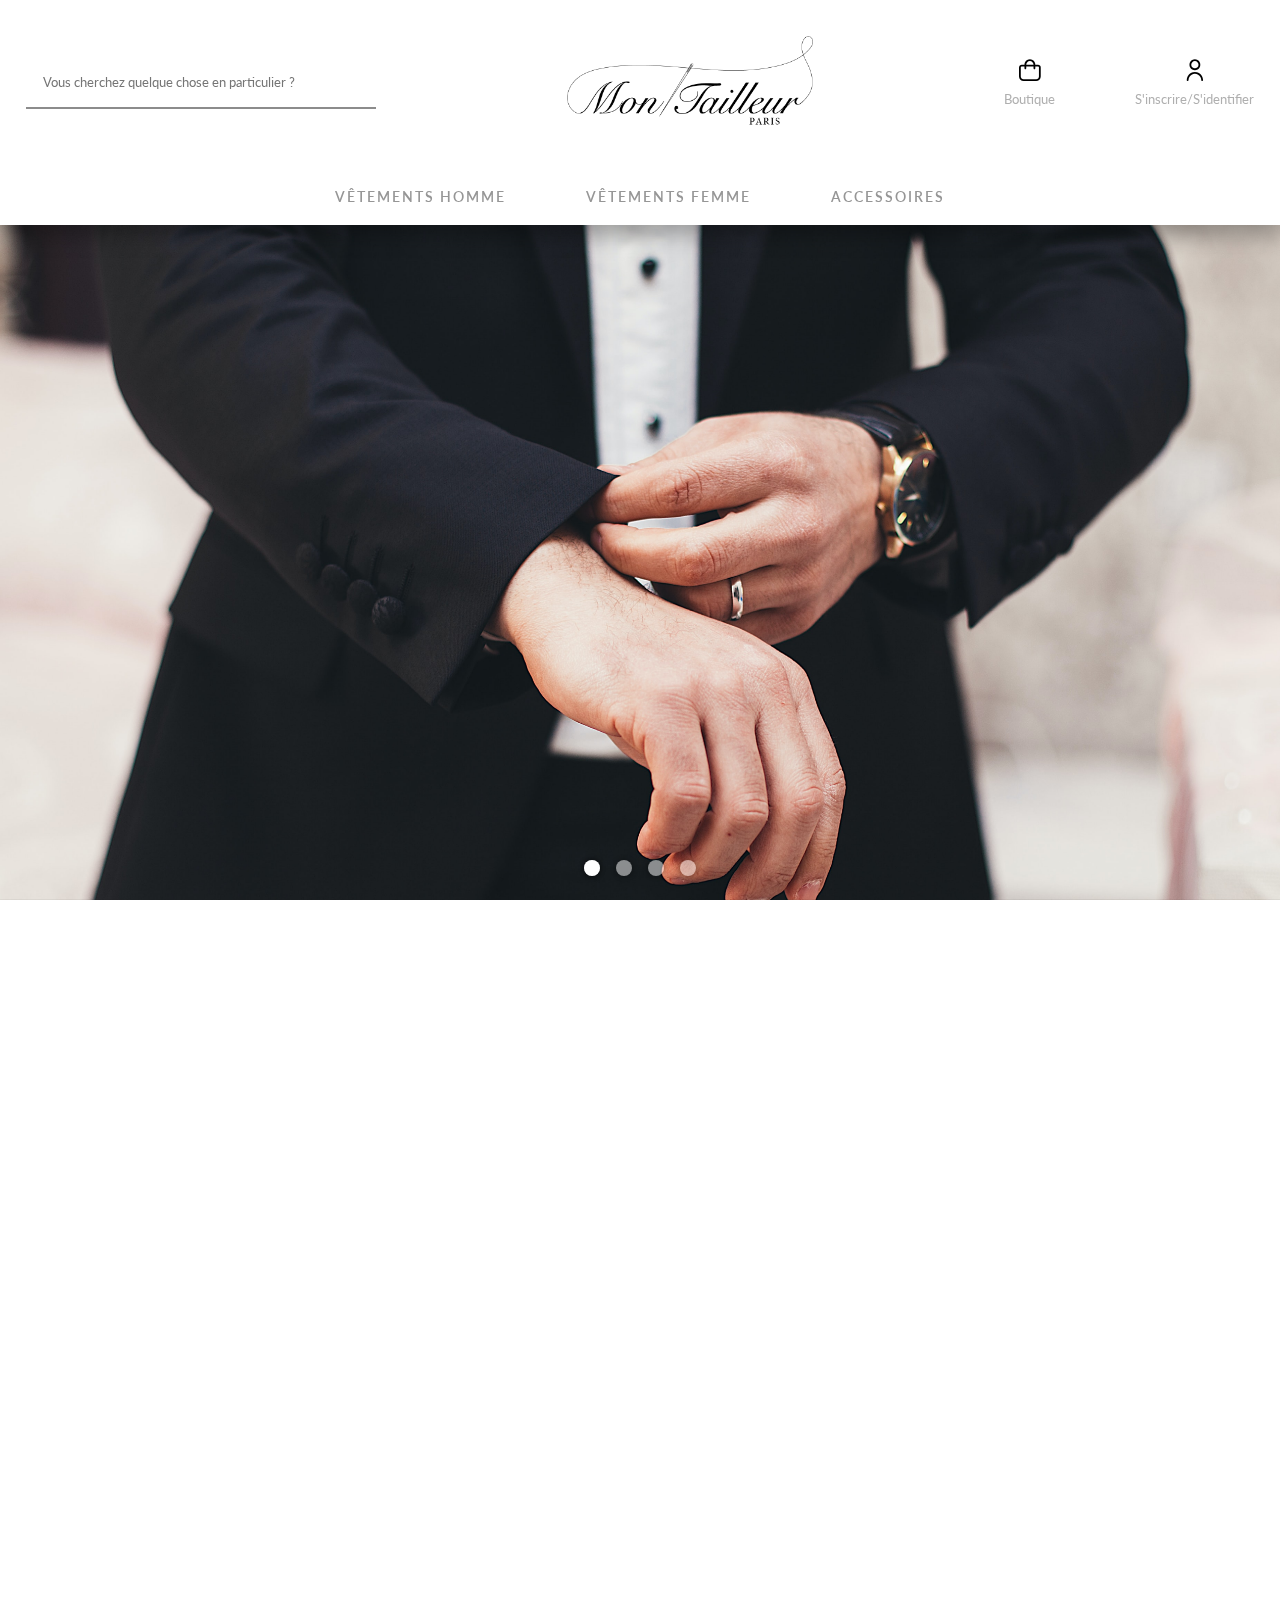
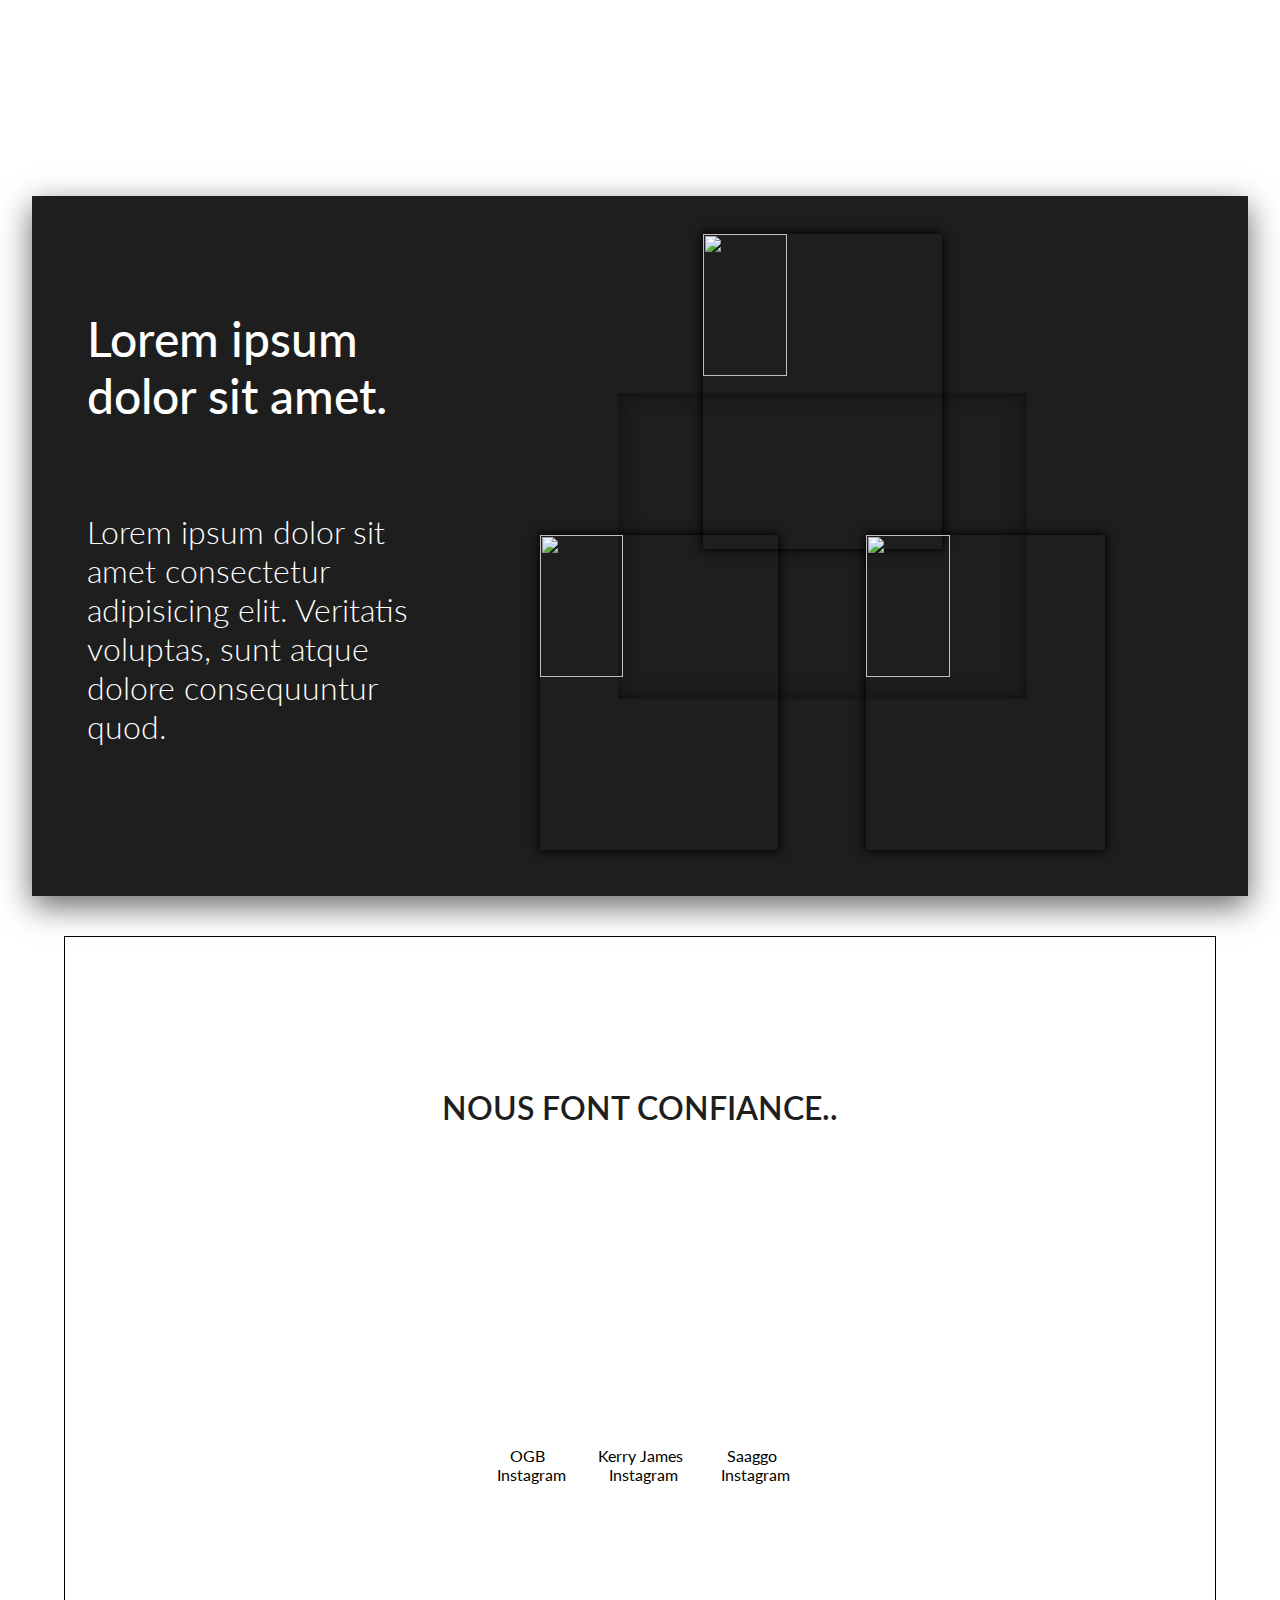
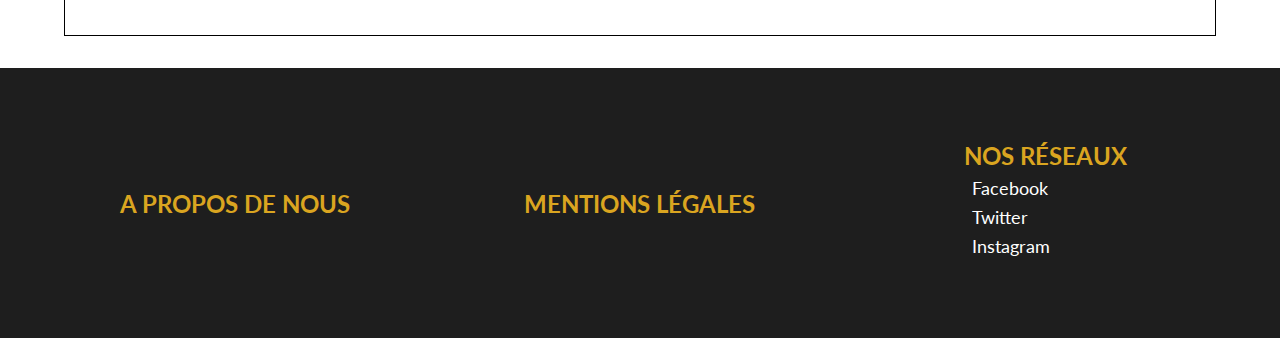
==== index.html @ 6051240d "adding some changes" ====
<!DOCTYPE html>
<html lang="en">
<head>
    <meta charset="UTF-8">
    <meta http-equiv="X-UA-Compatible" content="IE=edge">
    <meta name="viewport" content="width=device-width, initial-scale=1.0">
    <link rel="stylesheet" href="index.css">
    <script src="index.js" defer></script>
    <link rel="stylesheet" href="https://cdnjs.cloudflare.com/ajax/libs/font-awesome/6.0.0-beta2/css/all.min.css" integrity="sha512-YWzhKL2whUzgiheMoBFwW8CKV4qpHQAEuvilg9FAn5VJUDwKZZxkJNuGM4XkWuk94WCrrwslk8yWNGmY1EduTA==" crossorigin="anonymous" referrerpolicy="no-referrer" defer/>
    <link href="uicons-regular-rounded/css/uicons-regular-rounded.css" rel="stylesheet" defer>

    
    <title>Mon Tailleur Paris</title>
</head>
<body>
    <section class="contact-pop-up">
        <form action="#" onsubmit="return submitForm(this);" method="GET" class="contact-form">
            <h2 class="contact-title lato">
                Pour prendre contact avec nous..
            </h2>
            
            <div class="contact-part who-part">
                <div class="selector-part">
                    <span class="lato">Vous êtes..</span>
                    <select id="type-contact">
                        <option value="Particulier"> un particulier</option>
                        <option value="Société">une société</option>
                    </select>
                </div>
                <div class="name-part">
                    <input type="input" class="input-field lato" placeholder="Nom Prénom" name="name" id='name' required/>
                    <label for="name" class="input-label lato">Nom Prénom</label>
                    <span class="error-span lato">Cette information ne peut pas être vide.</span>            
                </div>
            </div>
            <div class="contact-part">
                <div class="phone-part">
                    <input type="input" class="input-field lato" placeholder="Téléphone" name="telephone" id='telephone' required/>
                    <label for="telephone" class="input-label lato">Téléphone</label>
                </div>
                <div class="message-part">
                    <input type="input" name="message" id="message" class="input-field lato" required/>
                    <label for="message" class="input-label lato">Message</label>
                    <span class="error-span lato">Cette information ne peut pas être vide.</span>
                </div>
            </div>
            <!-- <div class="contact-field">
                <label class="mandated">Votre adresse e-mail</label>
                <input name="senderMail" type="text" placeholder="exemple@email.ex">
                <span class="errorSpan">Votre adresse mail ne peut pas être vide et doit être de la forme "exemple@email.ex".</span>            
            </div> 
            <div class="contact-field">
                <label class="lato">N° de téléphone</label>
                <input name="senderPhone" type="text" placeholder="Exemple : 08 36 65 65 65">         
            </div>
            <div class="contact-field">
                <label class="lato">Message</label>
                <textarea name="contact-body" id="contact-body" name="story" placeholder="N'oubliez pas de nous indiquer votre adresse email pour que l'on puisse vous recontacter. Que souhaitez-vous nous dire ?" rows="8"></textarea>                           
            </div> --> 
            <button type="submit" class="submit-form lato">Envoyer</button>      
        </form>
    </section>
    <header>
        <section class="menu-header">
            <!-- <nav>
                <ul>
                    <li onclick="goto()">Contactez-nous</li>
                    <li onclick="goto()">Mesurez-vous</li>
                </ul>
            </nav> -->
            <div class="main-header">
                <div class="lookfor-searchbar-div">
                    <input type="text" placeholder=" Vous cherchez quelque chose en particulier ? " name="search" class="search-bar-input lato">
                    <span class="focus-border">
                        <i></i>
                      </span>
                    <div class="main-arrow-container">
                        <div class="relative-arrow-container">
                            <span class="arrow"></span>
                        </div>
                    </div>
                    <!--<button type="submit" class="button-ok-search"><i class="fa fa-search"></i></button>-->
                </div>
                <img src="assets/logo.png" alt="">
                <nav>
                    <ul>
                        <li onclick="goto()">
                            <i class="fi-rr-shopping-bag"></i>
                            Boutique
                        </li>
                        <li onclick="goto()">
                            <i class="fi-rr-user"></i>                      S'inscrire/S'identifier
                        </li>
                    </ul>
                </nav>
            </div>
            <div class="main-menu">
                <nav>
                    <a href="" class="boutique-section lato">Vêtements Homme</a>
                        <div class="sous-section section-homme"></div>
                    <a href="" class="boutique-section lato">Vêtements Femme</a>
                        <div class="sous-section section-femme"></div>
                    <a href="" class="boutique-section lato">Accessoires</a>
                        <div class="sous-section section-accessoires"></div>

                </nav>
            </div>
        </section>
        
        <section class="carousel"><!--4-6-8-9 bad ratio-->
            <div class="slider" data-pos="0">
                <div class="slider__slides">
                    <div class="slider__slide"></div>
                    <div class="slider__slide"></div>
                    <div class="slider__slide"></div>
                    <div class="slider__slide"></div>
                </div>
                <div class="slider__dots">
                    <a href="#" class="slider__indicator"></a>
                    <a href="#" class="slider__dot" data-pos="0"></a>
                    <a href="#" class="slider__dot" data-pos="1"></a>
                    <a href="#" class="slider__dot" data-pos="2"></a>
                    <a href="#" class="slider__dot" data-pos="3"></a>
                </div>
            </div>
            
        </section>
    </header>


    <main>
        <section id ="first-section-desc" class="desc-section left">
            <img  class="animated-main-parts" src="assets/1.jpg" alt="">
            <div class="desc-div animated-main-parts">
                <p class="desc-title lato">
                    Lorem ipsum dolor sit amet. 
                </p>
                <p class="desc lato">
                    Lorem ipsum dolor sit amet consectetur adipisicing elit. Veritatis voluptas, sunt atque dolore consequuntur quod, inventore, deserunt expedita reprehenderit voluptate omnis.
                </p>
            </div>
        </section>
        <!-- <section id ="second-section-desc" class="desc-section right">
            <div class="desc-div animated-main-parts">
                <p class="desc-title lato">
                    Lorem ipsum dolor sit amet. 
                </p>
                <p class="desc lato">
                    Lorem ipsum dolor sit amet consectetur adipisicing elit. Veritatis voluptas, sunt atque dolore consequuntur quod, inventore, deserunt expedita reprehenderit voluptate omnis.
                </p>
            </div>
            <img class="animated-main-parts" src="assets/3.jpg" alt="">
        </section> -->
        <section class="section-samples">
            <div class="desc">
                <p class="title lato"> Lorem ipsum dolor sit amet. </p>
                <p class="lato">  Lorem ipsum dolor sit amet consectetur adipisicing elit. Veritatis voluptas, sunt atque dolore consequuntur quod. </p> 
            </div>
            <div class="left-side-container">
                <div class="image-container">
                    <img src="assets/25013-11.jpg"></img>
                    <img src="assets/25013-9.jpg"></img>
                    <img src="assets/25013-10.jpg"></img>
                    
                    <div class="golden-bg">
                        
                    </div>
                </div>
            </div>
        </section>
        <section class="trust-boys-section">
            <p class="trust-title lato">Nous font confiance..</p>
            <div class="trust-boys-container">
                <div class="trustboy">
                    <img src="">
                    <div class="trust-desc">
                        <p class="trust-name">
                            OGB
                        </p>
                        <div class="social-link">
                            <i class="fab fa-instagram-square"></i>
                            <p>Instagram</p>
                        </div>
                    </div>
                </div>
                <div class="trustboy">
                    <img src="">
                    <div class="trust-desc">
                        <p class="trust-name">
                            Kerry James
                        </p>
                        <div class="social-link">
                            <i class="fab fa-instagram-square"></i>
                            <p>Instagram</p>
                        </div>
                    </div>
                </div>
                <div class="trustboy">
                    <img src="">
                    <div class="trust-desc">
                        <p class="trust-name">
                            Saaggo
                        </p>
                        <div class="social-link">
                            <i class="fab fa-instagram-square"></i>
                            <p>Instagram</p>
                        </div>
                    </div>
                </div>
            </div>
        </section>
    </main>

    <footer>
        <div class="contact">
            <h2 class="lato">A propos de nous</h2>
        </div>
        <div class="mentions-legales">
            <h2 class="lato">Mentions légales</h2>
        </div>
        <div class="reseaux"> 
            <h2 class="lato">Nos réseaux</h2>
            <ul>
                <li><i class="fab fa-facebook-square"></i> Facebook</li>
                <li><i class="fab fa-twitter-square"></i> Twitter</li>
                <li><i class="fab fa-instagram-square"></i> Instagram</li>
            </ul>
        </div>
    </footer>
</body>
</html>
---- index.css ----
@import url('https://fonts.googleapis.com/css2?family=Lato:ital,wght@0,100;0,300;0,400;0,700;0,900;1,100;1,300;1,400;1,700;1,900&display=swap');

*{
    margin: 0;
    padding: 0;
    box-sizing: border-box;
    text-decoration: none;
}
@font-face {
    font-family: 'Cambria';
    src: url('Cambria-Font/Cambria-Font-For-Windows.ttf')  format('truetype');
}
:root{
    /*--soft-golden: rgba(218, 165, 32, 0.7);*/
    --soft-golden: rgb(236, 177, 28);
    --p60 : whitesmoke;
    --s30: rgb(50,50,50);
    --t10: rgb(217, 171, 32);   
    --cream : #FFFDD0; 
    --soft-gray : rgb(175, 175, 175);
}
.lato{
    font-family: 'Lato', sans-serif;
}
.cambria{
    font-family: 'Cambria';
}
body{
    height: 100%;
    width: 100%;
    overflow-x: hidden;
    position: relative;
}
/*----------------------HEADER SECTION----------------------*/

header {
    display: grid;
    grid-template-rows: 25vh 75vh;
}
.menu-header{
    position: -webkit-sticky;
    position: sticky;   
    top: 0;
    z-index: 5;
    display: grid;
    grid-template-rows: 75% 25%;
    place-items: center;
    background-color: rgb(255, 255, 255);    
    box-shadow: 0px 10px 20px rgba(0,0,0,.3);
    height: 100%;
}
.main-header{
    padding: 0 2%;
    width: 100%;
    height: 100%;
    display: flex;
    flex-direction: row;
    justify-content: space-between;
    align-items: center;
}
.main-header img{
    width: 20%;
    height: auto;
}
.main-header nav{
    display: flex;
    flex-direction: row;
    justify-content: center;
    align-self: center;

}
.lookfor-searchbar-div{
    position: relative;
    height: 50px;
    display: grid;
    place-items: center;
    border-radius: 4px;
}
.search-bar-input{
    /*height: 50px;
    width: 350px;
    border: none;
    border-bottom: 2px solid goldenrod;
    padding-left: 10px;
    border-bottom: 2px solid rgb(30, 30, 30);*/
}
.search-bar-input{
    border: none;
    padding: 7px 14px 9px;
    transition: 0.4s;
    height: 50px;
    width: 350px;
    border-bottom: 2px solid rgb(140, 140, 140) ;
    transition: all .5s ease-in-out;
}

.search-bar-input:focus{
    outline: none;
    border-color: goldenrod;
}

.main-arrow-container{
    position: absolute;
    top: 0;
    right: 0;
    height: 40px;
    width: 40px;
    margin: 5px 5px 5px 0px;
    display: none;
    place-items: center;
    transition: all 0.3s ease-in-out    ;
    background-color: goldenrod;
    border-radius: 4px;
}
.main-arrow-container:hover{
    background-color: rgb(30, 30, 30);
    cursor: pointer;
}
.main-arrow-container:hover .arrow{
    border-color: white;    
}
.relative-arrow-container{
    position: relative;
    height: 15px;
    width : 15px;
    display: grid;
    place-items: center;
}

.arrow{
    height: 100%;
    width: 100%;
    border-bottom : 3px solid white;
    border-right : 3px solid white;
    transform : rotateZ(-45deg);
    margin-right: 10px;
}
.main-header ul li{
    list-style: none;
    font-family: 'Lato', sans-serif;
    font-size: 1vw;
    color: var(--soft-gray);
    display: flex;
    flex-direction: column;
    justify-content: center;
    align-items: center;
}
.main-header ul li:after {    
    background: none repeat scroll 0 0 transparent;
    bottom: 0;
    content: "";
    display: block;
    height: 2px;
    left: 50%;
    top: 20%;
    position: relative;
    background: goldenrod;
    transition: width 0.3s ease 0s, left 0.3s ease 0s;
    width: 0;
}
.main-header ul li:hover:after{
    width: 100%; 
    left: 0%; 
}
.main-header ul li:hover{
    cursor: pointer;
    color: black;
}
.main-header nav ul{
    display: flex;
    flex-direction: row;
    gap: 5rem;
}
.main-header ul li i{
    color: black;
    /*-webkit-text-stroke: 1px black;*/
    font-size: 1.7vw;
    margin-bottom: 5px;
}
/*
.lookfor-searchbar-div{
    position: relative;
    display: flex;
    justify-content: center;
    align-items: center;
    height: 20%;
}
.search-bar-input{
    height: 40px;
    width: 350px;
    
    border: none;
    border-bottom: 2px solid gray;
    border-radius: 1px;
}
.search-bar-input:focus{
    outline: none;
    border-bottom: 2px solid goldenrod;
}
*/

.main-menu{
    width: 100%;
    height: 100%;
    position: relative;
}
.main-menu nav{
    width: 100%;
    height: 100%;
    display: flex;
    flex-direction: row;
    justify-content: center;
    align-items: center;
}
.main-menu nav a{
    margin: 0px 2rem;
    text-transform: uppercase;
    font-size: .9rem;
    font-weight: 600;
    letter-spacing: 2px;
    color: rgb(150, 150, 150);
    padding: .5rem;
}
.main-menu nav a:hover{
    color: black;
}
.main-menu nav::after{
    content: "";
    position: absolute;
    top: 0;
    left: 50%;
    transform : translateX(-50%);
    width: 50%;
    height: 0px;
    background-color: rgb(140, 140, 140);
    z-index: 20;
}


.button-ok-search{
    position: absolute;
    height: 40px;
    width: 40px;
    background: none;
    background-color: black;
    outline: 0;
    border: none;
    border-radius: 0px;
    right: 0;
    transition: all 0.3s ease-in-out;
}
.button-ok-search i{
    font-size: 20px;
    color: white;
}
.button-ok-search:hover{
    box-shadow: 0 0 5px 3px goldenrod;
    cursor: pointer;
}
/*------------Carousel SECTION------------*/
.carousel {
    position: relative;
    z-index: 1;
    display: flex;
    height: 75vh;
    justify-content: center;
    align-items: center;
    background: #333;
}
.slider {
    position: relative;
    width: 100%;
    height: 100%;
    overflow: hidden;
}
.slider__slides {
    position: relative;
    width: 400%;
    height: 100%;
    transition: transform 0.3s cubic-bezier(0.51, 0.92, 0.24, 1);
    will-change: transform;
}
.slider[data-pos="0"] .slider__slides {
    transform: translateX(0%);
}
.slider[data-pos="1"] .slider__slides {
    transform: translateX(-25%);
}
.slider[data-pos="2"] .slider__slides {
    transform: translateX(-50%);
}
.slider[data-pos="3"] .slider__slides {
    transform: translateX(-75%);
}
.slider__slide {
    float: left;
    width: 25%;
    height: 100%;
}
.slider__dots {
    display: flex;
    position: absolute;
    bottom: 1.5em;
    left: 50%;
    transform: translateX(-50%);
}
.slider__dot, .slider__indicator {
    display: block;
    margin: 0 0.5em;
    width: 1em;
    height: 1em;
    background: rgba(255, 255, 255, .5);
    border-radius: 100px;
    box-shadow: 0 0 5px 1px rgba(0, 0, 0, 0.3);
}
.slider__indicator {
    position: absolute;
    background: white;
    width: auto;
}
.slider__indicator--left {
    transition: left 0.3s cubic-bezier(0.51, 0.92, 0.24, 1.15), right 0.3s 0.1s cubic-bezier(0.51, 0.92, 0.24, 1.15);
}
.slider__indicator--right {
    transition: left 0.3s 0.1s cubic-bezier(0.51, 0.92, 0.24, 1.15), right 0.3s cubic-bezier(0.51, 0.92, 0.24, 1.15);
}
.slider[data-pos="0"] .slider__indicator {
    left: 0em;
    right: 6em;
}
.slider[data-pos="1"] .slider__indicator {
    left: 2em;
    right: 4em;
}
.slider[data-pos="2"] .slider__indicator {
    left: 4em;
    right: 2em;
}
.slider[data-pos="3"] .slider__indicator {
    left: 6em;
    right: 0em;
}
.slider {
    max-width: 100vw;
    max-height: 85vh;

}
.slider__slide{
    background-size: cover;
    background-repeat: no-repeat;
}
.slider__slide:nth-child(1) {
    background-image: url("assets/5.jpg");
}
.slider__slide:nth-child(2) {
    background-image: url("assets/1.jpg");
}
.slider__slide:nth-child(3) {
    background-image: url("assets/3.jpg");
}
.slider__slide:nth-child(4) {
    background-image: url("assets/7.jpg");
}

.carousel .img-section{
    position: relative;
    height: 100%;
    width: 100%;
    z-index: 1;
}
.img-section img{
    height: 100%;
    width: 100%;
    object-fit: cover;
    position: absolute;
}
.chossure{
    opacity: 0;
    transition: opacity 0.5s ease-in-out;
}
.dots{
    position: absolute;
    bottom: 20px;
    left: 50%;
    transform: translateX(-50%);
    display: flex;
    flex-direction : row;
    gap: 1rem;
    z-index: 2;
}
.dot{
    height: 20px;
    width: 20px;
    box-shadow: 0 0 15px 5px rgb(0, 0, 0);
    border-radius: 50%;
    background-color: var(--soft-gray);
}
.active-dot{
    background-color: rgb(255, 255, 255);
}


/*----------------------MAIN SECTION----------------------*/

main{
    display: flex;
    flex-direction: column;
    justify-content: center;
    align-items: center;
    width: 100%;
    height: auto;
}
.desc-section{
    width: 90%;
    margin: 4rem;
}
.left{
    display: grid;
    grid-template-columns: 1.3fr 1fr;
}
.right{
    display: grid;
    grid-template-columns: 1fr 1.3fr ;
    text-align: right;
}
.desc-section img{
    width: 100%;
    height: auto;
}
.desc-div{
    display: flex;
    flex-direction: column;
    justify-content: center;
    align-items: space-between;
}
.desc-div p{
    font-size: 2rem;
    padding: 2rem 7rem;
    font-weight: 400;
    color: var(--soft-gray);
}
.desc-div .desc-title{
    font-size: 3rem;
    color: rgb(30, 30, 30);
    font-weight: 600;
}

.animated-main-parts{
    opacity: 0;
    transition: all 1s ease-in-out;
}
.left img, .right .desc-div{
    transform: translateX(-250px);
}
.right img, .left .desc-div{
    transform: translateX(250px);
}

.visible-animated-part{
    opacity: 1;
    transform: translateX(0px) !important; 
}
/*
main section.desc-section:nth-child(odd) .desc-div, main section.desc-section:nth-child(even) img

main section.desc-section:nth-child(odd) .desc-div, main section.desc-section:nth-child(even) img
*/

.contact-pop-up{
    /* border-top: 2px solid goldenrod;
    border-bottom: 2px solid goldenrod; */
    background-color: white;
    height: 75vh;
    width: 35vw;
    position: absolute;
    top: 25vh;
    left: 0vw;
    margin: auto;
    z-index: 3;
    padding: 1.5rem;
    transition: all 1s ease-in-out;
    display:none;
}
.contact-form{
    display: flex;
    flex-direction: column;
    height: 100%;
    justify-content: space-around;
    align-items: center;
    gap: 2rem;
}

.submit-form{
    background-color: goldenrod;
    color: white;
    border: 2px solid #fff;
    font-size: 1.2rem;
    text-transform: uppercase;
    padding: 1.5rem;
    transition: all 0.5s ease-in-out;
    border-radius: 10px;
}
.submit-form:hover{
    cursor: pointer;
    border: 2px solid goldenrod;
    background-color: white;
    color: goldenrod;
}
.contact-part {
    position: relative;
    display: grid;
    grid-template-columns: 1fr 1fr;
    width: 100%;
}

.name-part{
    position: relative;
}
.input-field{
    outline: 0;
    border: 0;
    background: none;
    border-bottom: 2px solid gray;
    width: 70%;
    font-size: 1.2rem;
    transition: all 0.2s ease-in-out;

}
.input-label{
    position: absolute;
    display: block;
    top: 0rem;
    color: gray;
    font-size: 1.2rem;
    transition: all 0.2s ease-in-out;
    font-weight: 400;
}
.input-field:focus ~ .input-label, .input-field:valid ~.input-label{
    top: -1.5rem;
    font-size: 1rem;
}
.input-field:focus ~ .input-label{
    color: goldenrod;
}
.input-field::placeholder{
    color: transparent;
}

.input-field:focus{
    border-bottom: 2px solid goldenrod;
}
.input-label:hover{
    cursor: text;
}
.error-span{
    color: #cc0000;
    display:none;
}
.selector-part{
    display: flex;
    flex-direction: column;
}
#type-contact{
    border: none;
    outline: none;
    border-bottom: 2px solid gray;
    font-family: 'Lato', sans-serif;
    font-size: 1rem;
}

#type-contact > option{
    font-family: 'Lato', sans-serif;
    font-size: 1rem;
}

.selector-part select{
    width: 70%;
    height: 100%;
}
.selector-part span{
    color: gray;
    position: absolute;
    top: -1.5rem;
}


.section-samples{
    background-color: rgb(30, 30, 30);
    width: 95%;
    height: 700px;
    display: grid;
    place-items: center;
    grid-template-columns: 30% 70%;
    
    margin: 2.5rem;
    box-shadow: 0px 10px 30px rgba(0,0,0,.6);
}
.left-side-container{
    display: grid;
    place-items: center;
    width: 80%;
    height: 100%;
}
.image-container{
    position: relative;
    display: grid;
    place-items: center;
    height: 100%;
    width: 100%;
    z-index: 10;
}
.image-container img{
    position: absolute;
    width: 35%;
    height: 45%;
    margin: 1.5rem;
    object-fit: cover;
    box-shadow: 0 0px 10px 1px #000;
}
.image-container img:nth-child(1){
    top: 45%;
    left: 5%;
    z-index: 10;
}
.image-container img:nth-child(2){
    top: 2%;
    z-index: 15;
}
.image-container img:nth-child(3){
    z-index: 20;
    right: 5%;
    top: 45%;
}

.image-container .golden-bg{
    position: absolute;
    background-color: rgb(30,30,30);
    width: 60%;
    padding-bottom: 45%;
    box-shadow: inset 0 0 20px rgba(0, 0, 0, 0.5);
}

.section-samples .desc{
    height: 80%;
    width: 100%;
    margin-left: 30%;
    display :grid;
    place-items: center;
}
.section-samples .desc p{
    color:white;
    font-weight: 300;
    font-size: 2rem;
    margin-bottom: 10%;
}
.section-samples .desc .title{
    font-weight: 500;
    margin: 0;
    font-size: 3rem;
}
.trust-boys-section{
    height: 700px;
    width: 90%;
    display: grid;
    place-items: center;
    border: 1px solid black;
}

.trust-boys-container{
    display: flex;
    gap: 2rem;

}
.trust-desc{
    display: grid;
    place-items: center;
    font-family: 'Lato', sans-serif;
}
.trust-title{
    text-transform: uppercase;
    font-size: 2rem;
    font-weight: 600;
    color: rgb(30, 30, 30);
}
.social-link{
    display: flex;
    justify-content:center;
    align-items:center;
}
.social-link i {
    padding: 0.2rem;
}



/*-----------------------FOOTER--------------------*/
footer{
    height: 30vh;
    background-color: rgb(30, 30, 30);
    display: grid;
    grid-template-columns: repeat(3, 1fr);
    place-items: center;
    padding: 2rem;
    margin-top: 2rem;
}
footer div h2{
    color: goldenrod;
    text-transform: uppercase;
}
.reseaux ul li{
    display: flex;
    text-decoration: none;
    list-style: none;
    font-family: 'Lato', sans-serif;
    color: white;
    font-size: 1.1rem;
    margin: .5rem 0;
}
.reseaux ul li i {
    font-size: 1.5rem;
    margin-right: .5rem;
}
.reseaux ul li:hover{
    cursor: pointer;
}
---- uicons-regular-rounded/css/uicons-regular-rounded.css ----
@font-face {
font-family: "uicons-regular-rounded";
src: url("../webfonts/uicons-regular-rounded.eot#iefix") format("embedded-opentype"),
url("../webfonts/uicons-regular-rounded.woff2") format("woff2"),
url("../webfonts/uicons-regular-rounded.woff") format("woff");
}

    i[class^="fi-rr-"]:before, i[class*=" fi-rr-"]:before, span[class^="fi-rr-"]:before, span[class*="fi-rr-"]:before {
font-family: uicons-regular-rounded !important;
font-style: normal;
font-weight: normal !important;
font-variant: normal;
text-transform: none;
line-height: 1;
-webkit-font-smoothing: antialiased;
-moz-osx-font-smoothing: grayscale;
}

        .fi-rr-add:before {
    content: "\f101";
    }
        .fi-rr-address-book:before {
    content: "\f102";
    }
        .fi-rr-alarm-clock:before {
    content: "\f103";
    }
        .fi-rr-align-center:before {
    content: "\f104";
    }
        .fi-rr-align-justify:before {
    content: "\f105";
    }
        .fi-rr-align-left:before {
    content: "\f106";
    }
        .fi-rr-align-right:before {
    content: "\f107";
    }
        .fi-rr-ambulance:before {
    content: "\f108";
    }
        .fi-rr-angle-double-left:before {
    content: "\f109";
    }
        .fi-rr-angle-double-right:before {
    content: "\f10a";
    }
        .fi-rr-angle-double-small-left:before {
    content: "\f10b";
    }
        .fi-rr-angle-double-small-right:before {
    content: "\f10c";
    }
        .fi-rr-angle-down:before {
    content: "\f10d";
    }
        .fi-rr-angle-left:before {
    content: "\f10e";
    }
        .fi-rr-angle-right:before {
    content: "\f10f";
    }
        .fi-rr-angle-small-down:before {
    content: "\f110";
    }
        .fi-rr-angle-small-left:before {
    content: "\f111";
    }
        .fi-rr-angle-small-right:before {
    content: "\f112";
    }
        .fi-rr-angle-small-up:before {
    content: "\f113";
    }
        .fi-rr-angle-up:before {
    content: "\f114";
    }
        .fi-rr-apple:before {
    content: "\f115";
    }
        .fi-rr-apps-add:before {
    content: "\f116";
    }
        .fi-rr-apps-delete:before {
    content: "\f117";
    }
        .fi-rr-apps-sort:before {
    content: "\f118";
    }
        .fi-rr-apps:before {
    content: "\f119";
    }
        .fi-rr-archive:before {
    content: "\f11a";
    }
        .fi-rr-arrow-down:before {
    content: "\f11b";
    }
        .fi-rr-arrow-from-bottom:before {
    content: "\f11c";
    }
        .fi-rr-arrow-left:before {
    content: "\f11d";
    }
        .fi-rr-arrow-right:before {
    content: "\f11e";
    }
        .fi-rr-arrow-small-down:before {
    content: "\f11f";
    }
        .fi-rr-arrow-small-left:before {
    content: "\f120";
    }
        .fi-rr-arrow-small-right:before {
    content: "\f121";
    }
        .fi-rr-arrow-small-up:before {
    content: "\f122";
    }
        .fi-rr-arrow-up:before {
    content: "\f123";
    }
        .fi-rr-asterik:before {
    content: "\f124";
    }
        .fi-rr-at:before {
    content: "\f125";
    }
        .fi-rr-backpack:before {
    content: "\f126";
    }
        .fi-rr-badge:before {
    content: "\f127";
    }
        .fi-rr-balloons:before {
    content: "\f128";
    }
        .fi-rr-ban:before {
    content: "\f129";
    }
        .fi-rr-band-aid:before {
    content: "\f12a";
    }
        .fi-rr-bank:before {
    content: "\f12b";
    }
        .fi-rr-barber-shop:before {
    content: "\f12c";
    }
        .fi-rr-baseball:before {
    content: "\f12d";
    }
        .fi-rr-basketball:before {
    content: "\f12e";
    }
        .fi-rr-bed:before {
    content: "\f12f";
    }
        .fi-rr-beer:before {
    content: "\f130";
    }
        .fi-rr-bell-ring:before {
    content: "\f131";
    }
        .fi-rr-bell-school:before {
    content: "\f132";
    }
        .fi-rr-bell:before {
    content: "\f133";
    }
        .fi-rr-bike:before {
    content: "\f134";
    }
        .fi-rr-billiard:before {
    content: "\f135";
    }
        .fi-rr-bold:before {
    content: "\f136";
    }
        .fi-rr-book-alt:before {
    content: "\f137";
    }
        .fi-rr-book:before {
    content: "\f138";
    }
        .fi-rr-bookmark:before {
    content: "\f139";
    }
        .fi-rr-bowling:before {
    content: "\f13a";
    }
        .fi-rr-box-alt:before {
    content: "\f13b";
    }
        .fi-rr-box:before {
    content: "\f13c";
    }
        .fi-rr-bread-slice:before {
    content: "\f13d";
    }
        .fi-rr-briefcase:before {
    content: "\f13e";
    }
        .fi-rr-broom:before {
    content: "\f13f";
    }
        .fi-rr-browser:before {
    content: "\f140";
    }
        .fi-rr-brush:before {
    content: "\f141";
    }
        .fi-rr-bug:before {
    content: "\f142";
    }
        .fi-rr-building:before {
    content: "\f143";
    }
        .fi-rr-bulb:before {
    content: "\f144";
    }
        .fi-rr-butterfly:before {
    content: "\f145";
    }
        .fi-rr-cake-birthday:before {
    content: "\f146";
    }
        .fi-rr-cake-wedding:before {
    content: "\f147";
    }
        .fi-rr-calculator:before {
    content: "\f148";
    }
        .fi-rr-calendar:before {
    content: "\f149";
    }
        .fi-rr-call-history:before {
    content: "\f14a";
    }
        .fi-rr-call-incoming:before {
    content: "\f14b";
    }
        .fi-rr-call-missed:before {
    content: "\f14c";
    }
        .fi-rr-call-outgoing:before {
    content: "\f14d";
    }
        .fi-rr-camera:before {
    content: "\f14e";
    }
        .fi-rr-camping:before {
    content: "\f14f";
    }
        .fi-rr-car:before {
    content: "\f150";
    }
        .fi-rr-caret-down:before {
    content: "\f151";
    }
        .fi-rr-caret-left:before {
    content: "\f152";
    }
        .fi-rr-caret-right:before {
    content: "\f153";
    }
        .fi-rr-caret-up:before {
    content: "\f154";
    }
        .fi-rr-carrot:before {
    content: "\f155";
    }
        .fi-rr-chart-connected:before {
    content: "\f156";
    }
        .fi-rr-chart-histogram:before {
    content: "\f157";
    }
        .fi-rr-chart-network:before {
    content: "\f158";
    }
        .fi-rr-chart-pie-alt:before {
    content: "\f159";
    }
        .fi-rr-chart-pie:before {
    content: "\f15a";
    }
        .fi-rr-chart-pyramid:before {
    content: "\f15b";
    }
        .fi-rr-chart-set-theory:before {
    content: "\f15c";
    }
        .fi-rr-chart-tree:before {
    content: "\f15d";
    }
        .fi-rr-chat-arrow-down:before {
    content: "\f15e";
    }
        .fi-rr-chat-arrow-grow:before {
    content: "\f15f";
    }
        .fi-rr-check:before {
    content: "\f160";
    }
        .fi-rr-checkbox:before {
    content: "\f161";
    }
        .fi-rr-cheese:before {
    content: "\f162";
    }
        .fi-rr-chess-piece:before {
    content: "\f163";
    }
        .fi-rr-child-head:before {
    content: "\f164";
    }
        .fi-rr-circle-small:before {
    content: "\f165";
    }
        .fi-rr-circle:before {
    content: "\f166";
    }
        .fi-rr-clip:before {
    content: "\f167";
    }
        .fi-rr-clock:before {
    content: "\f168";
    }
        .fi-rr-cloud-check:before {
    content: "\f169";
    }
        .fi-rr-cloud-disabled:before {
    content: "\f16a";
    }
        .fi-rr-cloud-download:before {
    content: "\f16b";
    }
        .fi-rr-cloud-share:before {
    content: "\f16c";
    }
        .fi-rr-cloud-upload:before {
    content: "\f16d";
    }
        .fi-rr-cloud:before {
    content: "\f16e";
    }
        .fi-rr-clouds:before {
    content: "\f16f";
    }
        .fi-rr-cocktail:before {
    content: "\f170";
    }
        .fi-rr-coffee:before {
    content: "\f171";
    }
        .fi-rr-comment-alt:before {
    content: "\f172";
    }
        .fi-rr-comment-check:before {
    content: "\f173";
    }
        .fi-rr-comment-heart:before {
    content: "\f174";
    }
        .fi-rr-comment-info:before {
    content: "\f175";
    }
        .fi-rr-comment-user:before {
    content: "\f176";
    }
        .fi-rr-comment:before {
    content: "\f177";
    }
        .fi-rr-comments:before {
    content: "\f178";
    }
        .fi-rr-compress-alt:before {
    content: "\f179";
    }
        .fi-rr-compress:before {
    content: "\f17a";
    }
        .fi-rr-computer:before {
    content: "\f17b";
    }
        .fi-rr-confetti:before {
    content: "\f17c";
    }
        .fi-rr-cookie:before {
    content: "\f17d";
    }
        .fi-rr-copy-alt:before {
    content: "\f17e";
    }
        .fi-rr-copy:before {
    content: "\f17f";
    }
        .fi-rr-copyright:before {
    content: "\f180";
    }
        .fi-rr-cow:before {
    content: "\f181";
    }
        .fi-rr-cream:before {
    content: "\f182";
    }
        .fi-rr-credit-card:before {
    content: "\f183";
    }
        .fi-rr-croissant:before {
    content: "\f184";
    }
        .fi-rr-cross-circle:before {
    content: "\f185";
    }
        .fi-rr-cross-small:before {
    content: "\f186";
    }
        .fi-rr-cross:before {
    content: "\f187";
    }
        .fi-rr-crown:before {
    content: "\f188";
    }
        .fi-rr-cube:before {
    content: "\f189";
    }
        .fi-rr-cupcake:before {
    content: "\f18a";
    }
        .fi-rr-cursor-finger:before {
    content: "\f18b";
    }
        .fi-rr-cursor-plus:before {
    content: "\f18c";
    }
        .fi-rr-cursor-text-alt:before {
    content: "\f18d";
    }
        .fi-rr-cursor-text:before {
    content: "\f18e";
    }
        .fi-rr-cursor:before {
    content: "\f18f";
    }
        .fi-rr-dart:before {
    content: "\f190";
    }
        .fi-rr-dashboard:before {
    content: "\f191";
    }
        .fi-rr-data-transfer:before {
    content: "\f192";
    }
        .fi-rr-database:before {
    content: "\f193";
    }
        .fi-rr-delete:before {
    content: "\f194";
    }
        .fi-rr-diamond:before {
    content: "\f195";
    }
        .fi-rr-dice:before {
    content: "\f196";
    }
        .fi-rr-diploma:before {
    content: "\f197";
    }
        .fi-rr-disco-ball:before {
    content: "\f198";
    }
        .fi-rr-disk:before {
    content: "\f199";
    }
        .fi-rr-doctor:before {
    content: "\f19a";
    }
        .fi-rr-document-signed:before {
    content: "\f19b";
    }
        .fi-rr-document:before {
    content: "\f19c";
    }
        .fi-rr-dollar:before {
    content: "\f19d";
    }
        .fi-rr-download:before {
    content: "\f19e";
    }
        .fi-rr-drink-alt:before {
    content: "\f19f";
    }
        .fi-rr-drumstick:before {
    content: "\f1a0";
    }
        .fi-rr-duplicate:before {
    content: "\f1a1";
    }
        .fi-rr-e-learning:before {
    content: "\f1a2";
    }
        .fi-rr-earnings:before {
    content: "\f1a3";
    }
        .fi-rr-edit-alt:before {
    content: "\f1a4";
    }
        .fi-rr-edit:before {
    content: "\f1a5";
    }
        .fi-rr-envelope-ban:before {
    content: "\f1a6";
    }
        .fi-rr-envelope-download:before {
    content: "\f1a7";
    }
        .fi-rr-envelope-marker:before {
    content: "\f1a8";
    }
        .fi-rr-envelope-open:before {
    content: "\f1a9";
    }
        .fi-rr-envelope-plus:before {
    content: "\f1aa";
    }
        .fi-rr-envelope:before {
    content: "\f1ab";
    }
        .fi-rr-euro:before {
    content: "\f1ac";
    }
        .fi-rr-exclamation:before {
    content: "\f1ad";
    }
        .fi-rr-expand:before {
    content: "\f1ae";
    }
        .fi-rr-eye-crossed:before {
    content: "\f1af";
    }
        .fi-rr-eye-dropper:before {
    content: "\f1b0";
    }
        .fi-rr-eye:before {
    content: "\f1b1";
    }
        .fi-rr-feather:before {
    content: "\f1b2";
    }
        .fi-rr-ferris-wheel:before {
    content: "\f1b3";
    }
        .fi-rr-file-add:before {
    content: "\f1b4";
    }
        .fi-rr-file-ai:before {
    content: "\f1b5";
    }
        .fi-rr-file-check:before {
    content: "\f1b6";
    }
        .fi-rr-file-delete:before {
    content: "\f1b7";
    }
        .fi-rr-file-eps:before {
    content: "\f1b8";
    }
        .fi-rr-file-gif:before {
    content: "\f1b9";
    }
        .fi-rr-file-music:before {
    content: "\f1ba";
    }
        .fi-rr-file-psd:before {
    content: "\f1bb";
    }
        .fi-rr-file:before {
    content: "\f1bc";
    }
        .fi-rr-fill:before {
    content: "\f1bd";
    }
        .fi-rr-film:before {
    content: "\f1be";
    }
        .fi-rr-filter:before {
    content: "\f1bf";
    }
        .fi-rr-fingerprint:before {
    content: "\f1c0";
    }
        .fi-rr-fish:before {
    content: "\f1c1";
    }
        .fi-rr-flag:before {
    content: "\f1c2";
    }
        .fi-rr-flame:before {
    content: "\f1c3";
    }
        .fi-rr-flip-horizontal:before {
    content: "\f1c4";
    }
        .fi-rr-flower-bouquet:before {
    content: "\f1c5";
    }
        .fi-rr-flower-tulip:before {
    content: "\f1c6";
    }
        .fi-rr-flower:before {
    content: "\f1c7";
    }
        .fi-rr-folder-add:before {
    content: "\f1c8";
    }
        .fi-rr-folder:before {
    content: "\f1c9";
    }
        .fi-rr-following:before {
    content: "\f1ca";
    }
        .fi-rr-football:before {
    content: "\f1cb";
    }
        .fi-rr-form:before {
    content: "\f1cc";
    }
        .fi-rr-forward:before {
    content: "\f1cd";
    }
        .fi-rr-fox:before {
    content: "\f1ce";
    }
        .fi-rr-frown:before {
    content: "\f1cf";
    }
        .fi-rr-ftp:before {
    content: "\f1d0";
    }
        .fi-rr-gallery:before {
    content: "\f1d1";
    }
        .fi-rr-gamepad:before {
    content: "\f1d2";
    }
        .fi-rr-gas-pump:before {
    content: "\f1d3";
    }
        .fi-rr-gem:before {
    content: "\f1d4";
    }
        .fi-rr-gift:before {
    content: "\f1d5";
    }
        .fi-rr-glass-cheers:before {
    content: "\f1d6";
    }
        .fi-rr-glasses:before {
    content: "\f1d7";
    }
        .fi-rr-globe-alt:before {
    content: "\f1d8";
    }
        .fi-rr-globe:before {
    content: "\f1d9";
    }
        .fi-rr-golf:before {
    content: "\f1da";
    }
        .fi-rr-graduation-cap:before {
    content: "\f1db";
    }
        .fi-rr-graphic-tablet:before {
    content: "\f1dc";
    }
        .fi-rr-grid-alt:before {
    content: "\f1dd";
    }
        .fi-rr-grid:before {
    content: "\f1de";
    }
        .fi-rr-guitar:before {
    content: "\f1df";
    }
        .fi-rr-gym:before {
    content: "\f1e0";
    }
        .fi-rr-hamburger:before {
    content: "\f1e1";
    }
        .fi-rr-hand-holding-heart:before {
    content: "\f1e2";
    }
        .fi-rr-hastag:before {
    content: "\f1e3";
    }
        .fi-rr-hat-birthday:before {
    content: "\f1e4";
    }
        .fi-rr-head-side-thinking:before {
    content: "\f1e5";
    }
        .fi-rr-headphones:before {
    content: "\f1e6";
    }
        .fi-rr-headset:before {
    content: "\f1e7";
    }
        .fi-rr-heart-arrow:before {
    content: "\f1e8";
    }
        .fi-rr-heart:before {
    content: "\f1e9";
    }
        .fi-rr-home-location-alt:before {
    content: "\f1ea";
    }
        .fi-rr-home-location:before {
    content: "\f1eb";
    }
        .fi-rr-home:before {
    content: "\f1ec";
    }
        .fi-rr-hourglass-end:before {
    content: "\f1ed";
    }
        .fi-rr-hourglass:before {
    content: "\f1ee";
    }
        .fi-rr-ice-cream:before {
    content: "\f1ef";
    }
        .fi-rr-ice-skate:before {
    content: "\f1f0";
    }
        .fi-rr-id-badge:before {
    content: "\f1f1";
    }
        .fi-rr-inbox:before {
    content: "\f1f2";
    }
        .fi-rr-incognito:before {
    content: "\f1f3";
    }
        .fi-rr-indent:before {
    content: "\f1f4";
    }
        .fi-rr-infinity:before {
    content: "\f1f5";
    }
        .fi-rr-info:before {
    content: "\f1f6";
    }
        .fi-rr-interactive:before {
    content: "\f1f7";
    }
        .fi-rr-interlining:before {
    content: "\f1f8";
    }
        .fi-rr-interrogation:before {
    content: "\f1f9";
    }
        .fi-rr-italic:before {
    content: "\f1fa";
    }
        .fi-rr-jpg:before {
    content: "\f1fb";
    }
        .fi-rr-key:before {
    content: "\f1fc";
    }
        .fi-rr-keyboard:before {
    content: "\f1fd";
    }
        .fi-rr-kite:before {
    content: "\f1fe";
    }
        .fi-rr-label:before {
    content: "\f1ff";
    }
        .fi-rr-laptop:before {
    content: "\f200";
    }
        .fi-rr-lasso:before {
    content: "\f201";
    }
        .fi-rr-laugh:before {
    content: "\f202";
    }
        .fi-rr-layers:before {
    content: "\f203";
    }
        .fi-rr-layout-fluid:before {
    content: "\f204";
    }
        .fi-rr-leaf:before {
    content: "\f205";
    }
        .fi-rr-letter-case:before {
    content: "\f206";
    }
        .fi-rr-life-ring:before {
    content: "\f207";
    }
        .fi-rr-line-width:before {
    content: "\f208";
    }
        .fi-rr-link:before {
    content: "\f209";
    }
        .fi-rr-lipstick:before {
    content: "\f20a";
    }
        .fi-rr-list-check:before {
    content: "\f20b";
    }
        .fi-rr-list:before {
    content: "\f20c";
    }
        .fi-rr-location-alt:before {
    content: "\f20d";
    }
        .fi-rr-lock-alt:before {
    content: "\f20e";
    }
        .fi-rr-lock:before {
    content: "\f20f";
    }
        .fi-rr-luggage-rolling:before {
    content: "\f210";
    }
        .fi-rr-magic-wand:before {
    content: "\f211";
    }
        .fi-rr-makeup-brush:before {
    content: "\f212";
    }
        .fi-rr-man-head:before {
    content: "\f213";
    }
        .fi-rr-map-marker-cross:before {
    content: "\f214";
    }
        .fi-rr-map-marker-home:before {
    content: "\f215";
    }
        .fi-rr-map-marker-minus:before {
    content: "\f216";
    }
        .fi-rr-map-marker-plus:before {
    content: "\f217";
    }
        .fi-rr-map-marker:before {
    content: "\f218";
    }
        .fi-rr-map:before {
    content: "\f219";
    }
        .fi-rr-marker-time:before {
    content: "\f21a";
    }
        .fi-rr-marker:before {
    content: "\f21b";
    }
        .fi-rr-mars-double:before {
    content: "\f21c";
    }
        .fi-rr-mars:before {
    content: "\f21d";
    }
        .fi-rr-mask-carnival:before {
    content: "\f21e";
    }
        .fi-rr-medicine:before {
    content: "\f21f";
    }
        .fi-rr-megaphone:before {
    content: "\f220";
    }
        .fi-rr-meh:before {
    content: "\f221";
    }
        .fi-rr-menu-burger:before {
    content: "\f222";
    }
        .fi-rr-menu-dots-vertical:before {
    content: "\f223";
    }
        .fi-rr-menu-dots:before {
    content: "\f224";
    }
        .fi-rr-microphone-alt:before {
    content: "\f225";
    }
        .fi-rr-microphone:before {
    content: "\f226";
    }
        .fi-rr-minus-small:before {
    content: "\f227";
    }
        .fi-rr-minus:before {
    content: "\f228";
    }
        .fi-rr-mobile:before {
    content: "\f229";
    }
        .fi-rr-mode-landscape:before {
    content: "\f22a";
    }
        .fi-rr-mode-portrait:before {
    content: "\f22b";
    }
        .fi-rr-money:before {
    content: "\f22c";
    }
        .fi-rr-moon:before {
    content: "\f22d";
    }
        .fi-rr-mountains:before {
    content: "\f22e";
    }
        .fi-rr-mouse:before {
    content: "\f22f";
    }
        .fi-rr-mug-alt:before {
    content: "\f230";
    }
        .fi-rr-music-alt:before {
    content: "\f231";
    }
        .fi-rr-music:before {
    content: "\f232";
    }
        .fi-rr-navigation:before {
    content: "\f233";
    }
        .fi-rr-network-cloud:before {
    content: "\f234";
    }
        .fi-rr-network:before {
    content: "\f235";
    }
        .fi-rr-notebook:before {
    content: "\f236";
    }
        .fi-rr-opacity:before {
    content: "\f237";
    }
        .fi-rr-package:before {
    content: "\f238";
    }
        .fi-rr-paint-brush:before {
    content: "\f239";
    }
        .fi-rr-palette:before {
    content: "\f23a";
    }
        .fi-rr-paper-plane:before {
    content: "\f23b";
    }
        .fi-rr-password:before {
    content: "\f23c";
    }
        .fi-rr-pause:before {
    content: "\f23d";
    }
        .fi-rr-paw:before {
    content: "\f23e";
    }
        .fi-rr-pencil:before {
    content: "\f23f";
    }
        .fi-rr-pharmacy:before {
    content: "\f240";
    }
        .fi-rr-phone-call:before {
    content: "\f241";
    }
        .fi-rr-phone-cross:before {
    content: "\f242";
    }
        .fi-rr-phone-pause:before {
    content: "\f243";
    }
        .fi-rr-phone-slash:before {
    content: "\f244";
    }
        .fi-rr-physics:before {
    content: "\f245";
    }
        .fi-rr-picture:before {
    content: "\f246";
    }
        .fi-rr-ping-pong:before {
    content: "\f247";
    }
        .fi-rr-pizza-slice:before {
    content: "\f248";
    }
        .fi-rr-plane:before {
    content: "\f249";
    }
        .fi-rr-play-alt:before {
    content: "\f24a";
    }
        .fi-rr-play:before {
    content: "\f24b";
    }
        .fi-rr-playing-cards:before {
    content: "\f24c";
    }
        .fi-rr-plus-small:before {
    content: "\f24d";
    }
        .fi-rr-plus:before {
    content: "\f24e";
    }
        .fi-rr-poker-chip:before {
    content: "\f24f";
    }
        .fi-rr-portrait:before {
    content: "\f250";
    }
        .fi-rr-pound:before {
    content: "\f251";
    }
        .fi-rr-power:before {
    content: "\f252";
    }
        .fi-rr-presentation:before {
    content: "\f253";
    }
        .fi-rr-print:before {
    content: "\f254";
    }
        .fi-rr-protractor:before {
    content: "\f255";
    }
        .fi-rr-pulse:before {
    content: "\f256";
    }
        .fi-rr-pyramid:before {
    content: "\f257";
    }
        .fi-rr-quote-right:before {
    content: "\f258";
    }
        .fi-rr-rainbow:before {
    content: "\f259";
    }
        .fi-rr-raindrops:before {
    content: "\f25a";
    }
        .fi-rr-rec:before {
    content: "\f25b";
    }
        .fi-rr-receipt:before {
    content: "\f25c";
    }
        .fi-rr-record-vinyl:before {
    content: "\f25d";
    }
        .fi-rr-rectabgle-vertical:before {
    content: "\f25e";
    }
        .fi-rr-rectangle-horizontal:before {
    content: "\f25f";
    }
        .fi-rr-rectangle-panoramic:before {
    content: "\f260";
    }
        .fi-rr-recycle:before {
    content: "\f261";
    }
        .fi-rr-redo-alt:before {
    content: "\f262";
    }
        .fi-rr-redo:before {
    content: "\f263";
    }
        .fi-rr-reflect:before {
    content: "\f264";
    }
        .fi-rr-refresh:before {
    content: "\f265";
    }
        .fi-rr-resize:before {
    content: "\f266";
    }
        .fi-rr-resources:before {
    content: "\f267";
    }
        .fi-rr-rewind:before {
    content: "\f268";
    }
        .fi-rr-rhombus:before {
    content: "\f269";
    }
        .fi-rr-rings-wedding:before {
    content: "\f26a";
    }
        .fi-rr-road:before {
    content: "\f26b";
    }
        .fi-rr-rocket:before {
    content: "\f26c";
    }
        .fi-rr-room-service:before {
    content: "\f26d";
    }
        .fi-rr-rotate-right:before {
    content: "\f26e";
    }
        .fi-rr-rugby:before {
    content: "\f26f";
    }
        .fi-rr-sad:before {
    content: "\f270";
    }
        .fi-rr-salad:before {
    content: "\f271";
    }
        .fi-rr-scale:before {
    content: "\f272";
    }
        .fi-rr-school-bus:before {
    content: "\f273";
    }
        .fi-rr-school:before {
    content: "\f274";
    }
        .fi-rr-scissors:before {
    content: "\f275";
    }
        .fi-rr-screen:before {
    content: "\f276";
    }
        .fi-rr-search-alt:before {
    content: "\f277";
    }
        .fi-rr-search-heart:before {
    content: "\f278";
    }
        .fi-rr-search:before {
    content: "\f279";
    }
        .fi-rr-settings-sliders:before {
    content: "\f27a";
    }
        .fi-rr-settings:before {
    content: "\f27b";
    }
        .fi-rr-share:before {
    content: "\f27c";
    }
        .fi-rr-shield-check:before {
    content: "\f27d";
    }
        .fi-rr-shield-exclamation:before {
    content: "\f27e";
    }
        .fi-rr-shield-interrogation:before {
    content: "\f27f";
    }
        .fi-rr-shield-plus:before {
    content: "\f280";
    }
        .fi-rr-shield:before {
    content: "\f281";
    }
        .fi-rr-ship-side:before {
    content: "\f282";
    }
        .fi-rr-ship:before {
    content: "\f283";
    }
        .fi-rr-shop:before {
    content: "\f284";
    }
        .fi-rr-shopping-bag-add:before {
    content: "\f285";
    }
        .fi-rr-shopping-bag:before {
    content: "\f286";
    }
        .fi-rr-shopping-cart-add:before {
    content: "\f287";
    }
        .fi-rr-shopping-cart-check:before {
    content: "\f288";
    }
        .fi-rr-shopping-cart:before {
    content: "\f289";
    }
        .fi-rr-shuffle:before {
    content: "\f28a";
    }
        .fi-rr-sign-in-alt:before {
    content: "\f28b";
    }
        .fi-rr-sign-in:before {
    content: "\f28c";
    }
        .fi-rr-sign-out-alt:before {
    content: "\f28d";
    }
        .fi-rr-sign-out:before {
    content: "\f28e";
    }
        .fi-rr-signal-alt-1:before {
    content: "\f28f";
    }
        .fi-rr-signal-alt-2:before {
    content: "\f290";
    }
        .fi-rr-signal-alt:before {
    content: "\f291";
    }
        .fi-rr-skateboard:before {
    content: "\f292";
    }
        .fi-rr-smartphone:before {
    content: "\f293";
    }
        .fi-rr-smile-wink:before {
    content: "\f294";
    }
        .fi-rr-smile:before {
    content: "\f295";
    }
        .fi-rr-snowflake:before {
    content: "\f296";
    }
        .fi-rr-soap:before {
    content: "\f297";
    }
        .fi-rr-soup:before {
    content: "\f298";
    }
        .fi-rr-spa:before {
    content: "\f299";
    }
        .fi-rr-speaker:before {
    content: "\f29a";
    }
        .fi-rr-sphere:before {
    content: "\f29b";
    }
        .fi-rr-spinner-alt:before {
    content: "\f29c";
    }
        .fi-rr-spinner:before {
    content: "\f29d";
    }
        .fi-rr-square-root:before {
    content: "\f29e";
    }
        .fi-rr-square:before {
    content: "\f29f";
    }
        .fi-rr-star-octogram:before {
    content: "\f2a0";
    }
        .fi-rr-star:before {
    content: "\f2a1";
    }
        .fi-rr-stats:before {
    content: "\f2a2";
    }
        .fi-rr-stethoscope:before {
    content: "\f2a3";
    }
        .fi-rr-sticker:before {
    content: "\f2a4";
    }
        .fi-rr-stop:before {
    content: "\f2a5";
    }
        .fi-rr-stopwatch:before {
    content: "\f2a6";
    }
        .fi-rr-subtitles:before {
    content: "\f2a7";
    }
        .fi-rr-sun:before {
    content: "\f2a8";
    }
        .fi-rr-sunrise:before {
    content: "\f2a9";
    }
        .fi-rr-surfing:before {
    content: "\f2aa";
    }
        .fi-rr-sword:before {
    content: "\f2ab";
    }
        .fi-rr-syringe:before {
    content: "\f2ac";
    }
        .fi-rr-tablet:before {
    content: "\f2ad";
    }
        .fi-rr-target:before {
    content: "\f2ae";
    }
        .fi-rr-taxi:before {
    content: "\f2af";
    }
        .fi-rr-tennis:before {
    content: "\f2b0";
    }
        .fi-rr-terrace:before {
    content: "\f2b1";
    }
        .fi-rr-test-tube:before {
    content: "\f2b2";
    }
        .fi-rr-test:before {
    content: "\f2b3";
    }
        .fi-rr-text-check:before {
    content: "\f2b4";
    }
        .fi-rr-text:before {
    content: "\f2b5";
    }
        .fi-rr-thermometer-half:before {
    content: "\f2b6";
    }
        .fi-rr-thumbs-down:before {
    content: "\f2b7";
    }
        .fi-rr-thumbs-up:before {
    content: "\f2b8";
    }
        .fi-rr-thumbtack:before {
    content: "\f2b9";
    }
        .fi-rr-ticket:before {
    content: "\f2ba";
    }
        .fi-rr-time-add:before {
    content: "\f2bb";
    }
        .fi-rr-time-check:before {
    content: "\f2bc";
    }
        .fi-rr-time-delete:before {
    content: "\f2bd";
    }
        .fi-rr-time-fast:before {
    content: "\f2be";
    }
        .fi-rr-time-forward-sixty:before {
    content: "\f2bf";
    }
        .fi-rr-time-forward-ten:before {
    content: "\f2c0";
    }
        .fi-rr-time-forward:before {
    content: "\f2c1";
    }
        .fi-rr-time-half-past:before {
    content: "\f2c2";
    }
        .fi-rr-time-oclock:before {
    content: "\f2c3";
    }
        .fi-rr-time-past:before {
    content: "\f2c4";
    }
        .fi-rr-time-quarter-past:before {
    content: "\f2c5";
    }
        .fi-rr-time-quarter-to:before {
    content: "\f2c6";
    }
        .fi-rr-time-twenty-four:before {
    content: "\f2c7";
    }
        .fi-rr-tool-crop:before {
    content: "\f2c8";
    }
        .fi-rr-tool-marquee:before {
    content: "\f2c9";
    }
        .fi-rr-tooth:before {
    content: "\f2ca";
    }
        .fi-rr-tornado:before {
    content: "\f2cb";
    }
        .fi-rr-train-side:before {
    content: "\f2cc";
    }
        .fi-rr-train:before {
    content: "\f2cd";
    }
        .fi-rr-transform:before {
    content: "\f2ce";
    }
        .fi-rr-trash:before {
    content: "\f2cf";
    }
        .fi-rr-treatment:before {
    content: "\f2d0";
    }
        .fi-rr-tree-christmas:before {
    content: "\f2d1";
    }
        .fi-rr-tree:before {
    content: "\f2d2";
    }
        .fi-rr-triangle:before {
    content: "\f2d3";
    }
        .fi-rr-trophy:before {
    content: "\f2d4";
    }
        .fi-rr-truck-side:before {
    content: "\f2d5";
    }
        .fi-rr-umbrella:before {
    content: "\f2d6";
    }
        .fi-rr-underline:before {
    content: "\f2d7";
    }
        .fi-rr-undo-alt:before {
    content: "\f2d8";
    }
        .fi-rr-undo:before {
    content: "\f2d9";
    }
        .fi-rr-unlock:before {
    content: "\f2da";
    }
        .fi-rr-upload:before {
    content: "\f2db";
    }
        .fi-rr-usb-pendrive:before {
    content: "\f2dc";
    }
        .fi-rr-user-add:before {
    content: "\f2dd";
    }
        .fi-rr-user-delete:before {
    content: "\f2de";
    }
        .fi-rr-user-remove:before {
    content: "\f2df";
    }
        .fi-rr-user-time:before {
    content: "\f2e0";
    }
        .fi-rr-user:before {
    content: "\f2e1";
    }
        .fi-rr-utensils:before {
    content: "\f2e2";
    }
        .fi-rr-vector-alt:before {
    content: "\f2e3";
    }
        .fi-rr-vector:before {
    content: "\f2e4";
    }
        .fi-rr-venus-double:before {
    content: "\f2e5";
    }
        .fi-rr-venus-mars:before {
    content: "\f2e6";
    }
        .fi-rr-venus:before {
    content: "\f2e7";
    }
        .fi-rr-video-camera:before {
    content: "\f2e8";
    }
        .fi-rr-volleyball:before {
    content: "\f2e9";
    }
        .fi-rr-volume:before {
    content: "\f2ea";
    }
        .fi-rr-wheelchair:before {
    content: "\f2eb";
    }
        .fi-rr-wifi-alt:before {
    content: "\f2ec";
    }
        .fi-rr-wind:before {
    content: "\f2ed";
    }
        .fi-rr-woman-head:before {
    content: "\f2ee";
    }
        .fi-rr-world:before {
    content: "\f2ef";
    }
        .fi-rr-yen:before {
    content: "\f2f0";
    }
        .fi-rr-zoom-in:before {
    content: "\f2f1";
    }
        .fi-rr-zoom-out:before {
    content: "\f2f2";
    }
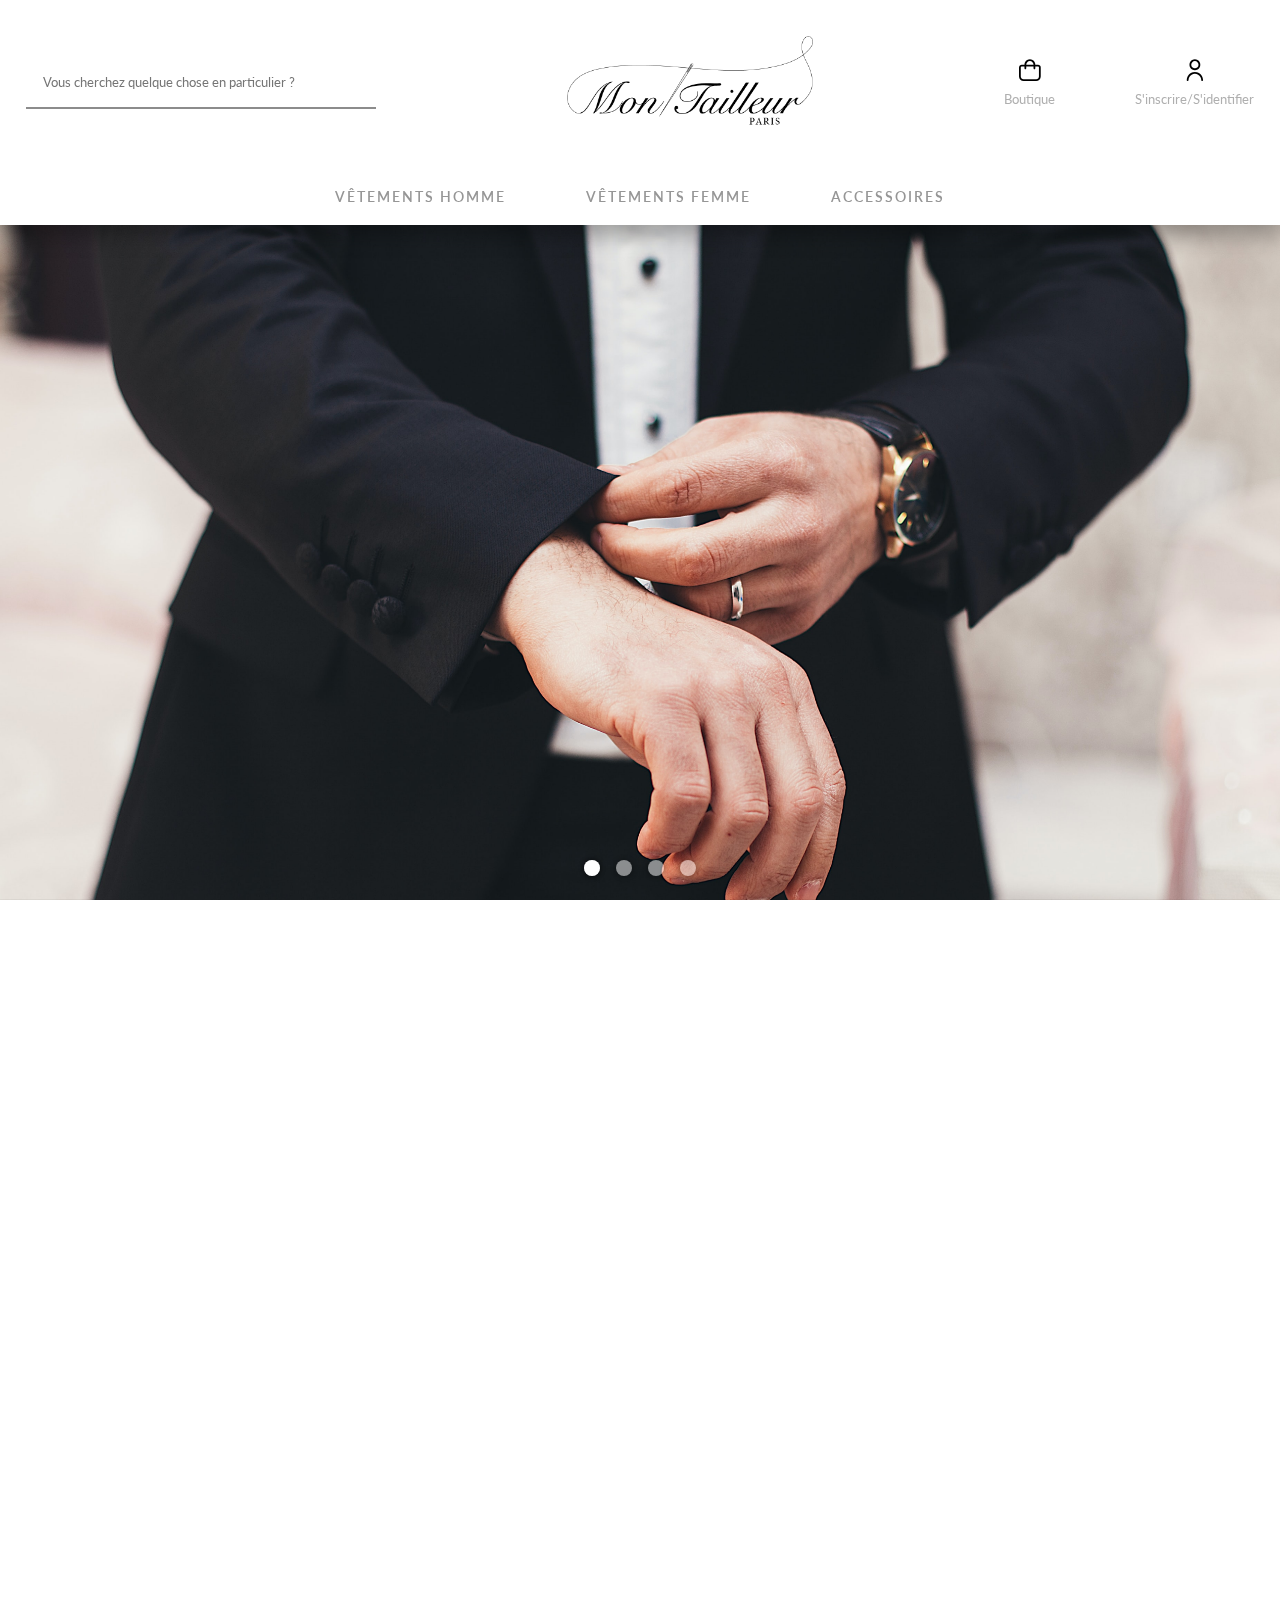
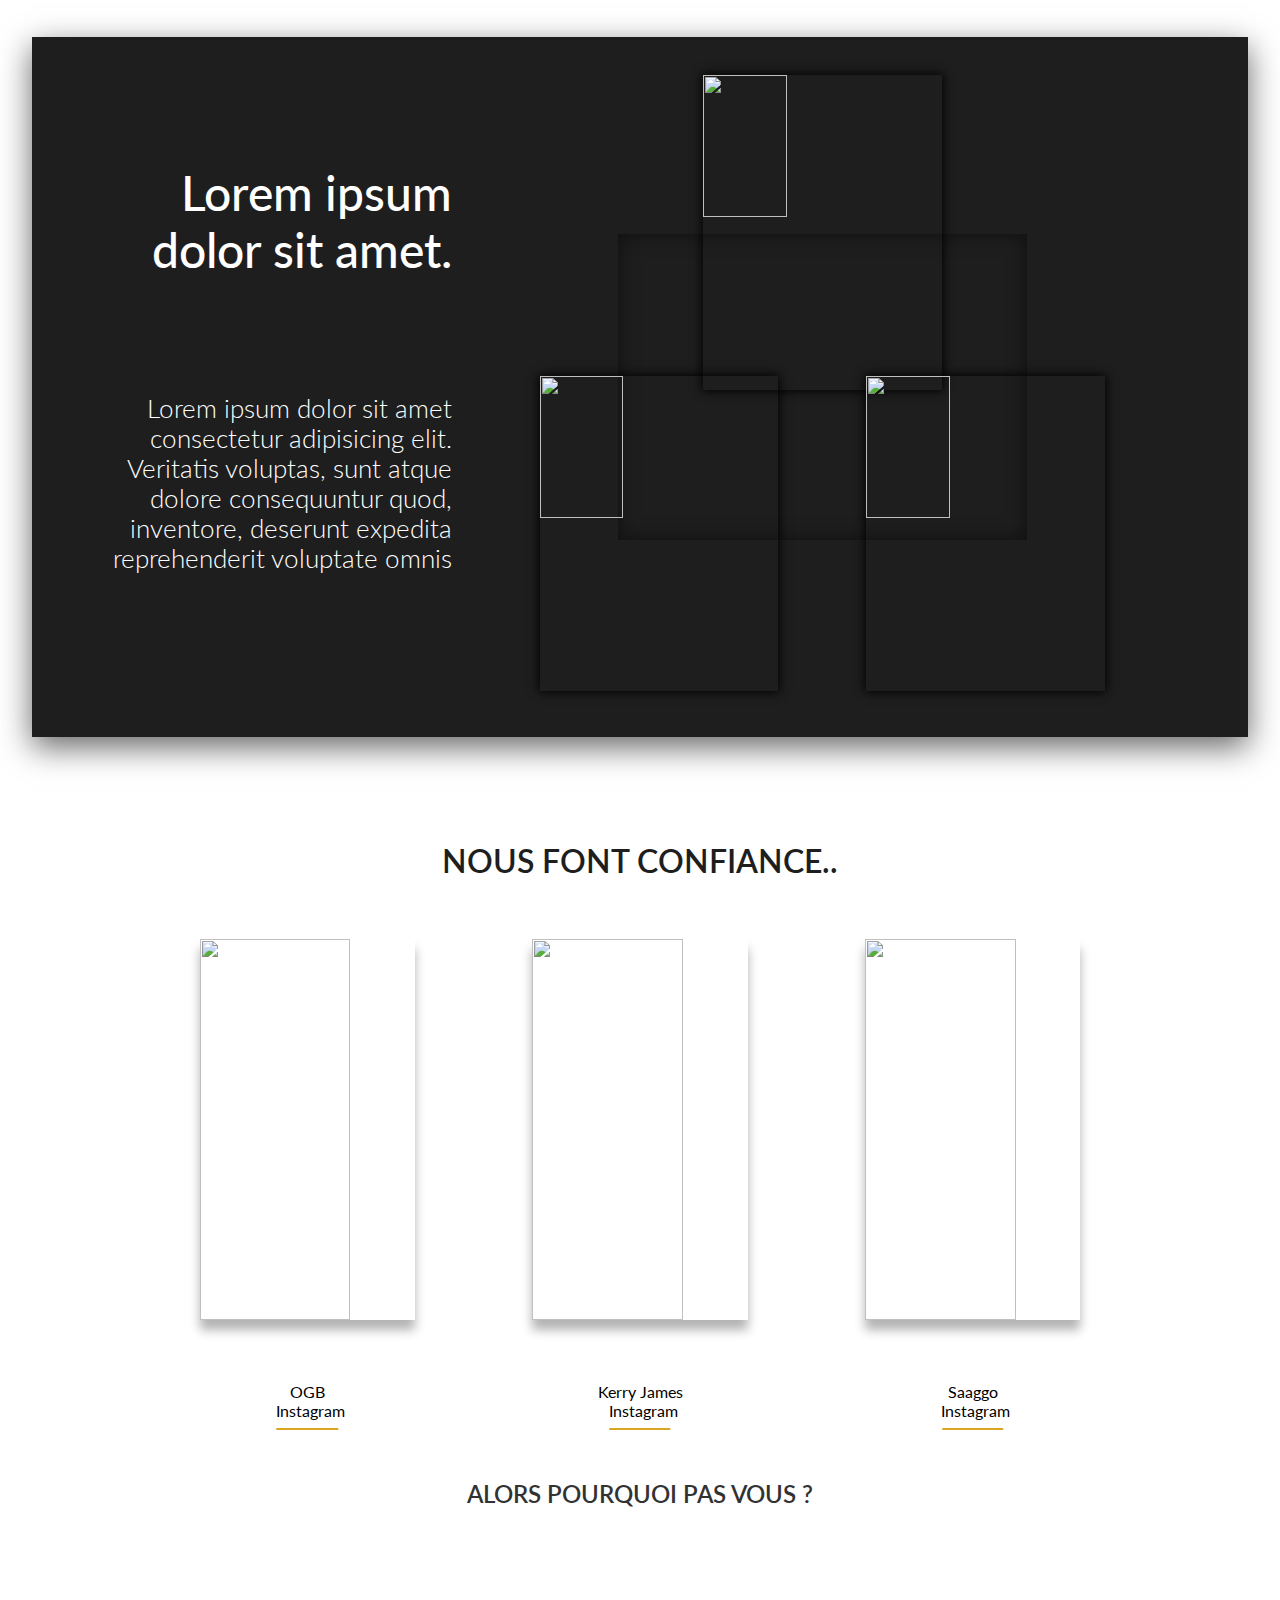
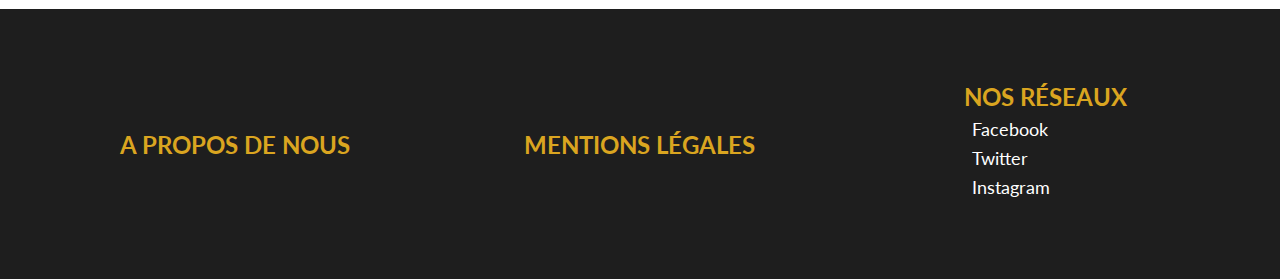
==== commit 710e55db: "main page updates" ====
--- a/index.html
+++ b/index.html
@@ -154,7 +154,7 @@
         <section class="section-samples">
             <div class="desc">
                 <p class="title lato"> Lorem ipsum dolor sit amet. </p>
-                <p class="lato">  Lorem ipsum dolor sit amet consectetur adipisicing elit. Veritatis voluptas, sunt atque dolore consequuntur quod. </p> 
+                <p class="lato">  Lorem ipsum dolor sit amet consectetur adipisicing elit. Veritatis voluptas, sunt atque dolore consequuntur quod, inventore, deserunt expedita reprehenderit voluptate omnis </p> 
             </div>
             <div class="left-side-container">
                 <div class="image-container">
@@ -171,36 +171,40 @@
         <section class="trust-boys-section">
             <p class="trust-title lato">Nous font confiance..</p>
             <div class="trust-boys-container">
-                <div class="trustboy">
-                    <img src="">
+                <div class="trust-boy">
+                    <img src="assets/25000-14.jpg">
                     <div class="trust-desc">
                         <p class="trust-name">
                             OGB
                         </p>
+                        <span></span>
                         <div class="social-link">
                             <i class="fab fa-instagram-square"></i>
                             <p>Instagram</p>
                         </div>
                     </div>
                 </div>
-                <div class="trustboy">
-                    <img src="">
+                <div class="trust-boy">
+                    <img src="assets/25001-8.jpg">
                     <div class="trust-desc">
                         <p class="trust-name">
                             Kerry James
                         </p>
+                        <span></span>
                         <div class="social-link">
                             <i class="fab fa-instagram-square"></i>
                             <p>Instagram</p>
                         </div>
                     </div>
                 </div>
-                <div class="trustboy">
-                    <img src="">
+                <div class="trust-boy">
+                    <img src="assets/25000-7.jpg">
+
                     <div class="trust-desc">
                         <p class="trust-name">
                             Saaggo
                         </p>
+                        <span></span>
                         <div class="social-link">
                             <i class="fab fa-instagram-square"></i>
                             <p>Instagram</p>
@@ -208,6 +212,8 @@
                     </div>
                 </div>
             </div>
+            <p class="trust-title bis-title lato"> Alors pourquoi pas vous ? </p>
+
         </section>
     </main>
 
--- a/index.css
+++ b/index.css
@@ -18,6 +18,7 @@
     --t10: rgb(217, 171, 32);   
     --cream : #FFFDD0; 
     --soft-gray : rgb(175, 175, 175);
+    --light-gray : rgb(140,140,140);
 }
 .lato{
     font-family: 'Lato', sans-serif;
@@ -108,7 +109,7 @@
     margin: 5px 5px 5px 0px;
     display: none;
     place-items: center;
-    transition: all 0.3s ease-in-out    ;
+    transition: all 0.3s ease-in-out;
     background-color: goldenrod;
     border-radius: 4px;
 }
@@ -434,10 +435,10 @@
     align-items: space-between;
 }
 .desc-div p{
-    font-size: 2rem;
+    font-size: 1.6rem;
     padding: 2rem 7rem;
-    font-weight: 400;
-    color: var(--soft-gray);
+    font-weight: 300;
+    color: var(--light-gray);
 }
 .desc-div .desc-title{
     font-size: 3rem;
@@ -617,6 +618,12 @@
     object-fit: cover;
     box-shadow: 0 0px 10px 1px #000;
 }
+.image-container img::after{
+    height: 2px;
+    bottom: 0;
+    width: calc(50%*30%);
+    background-color: white;
+}
 .image-container img:nth-child(1){
     top: 45%;
     left: 5%;
@@ -650,8 +657,9 @@
 .section-samples .desc p{
     color:white;
     font-weight: 300;
-    font-size: 2rem;
+    font-size: 1.6rem;
     margin-bottom: 10%;
+    text-align: right;
 }
 .section-samples .desc .title{
     font-weight: 500;
@@ -659,23 +667,63 @@
     font-size: 3rem;
 }
 .trust-boys-section{
-    height: 700px;
+    height: 800px;
     width: 90%;
-    display: grid;
-    place-items: center;
-    border: 1px solid black;
+    display: grid;    
+    justify-items: center;
+    align-items: stretch;
+    align-content: space-between;
+    grid-template-rows: 5% 90% 5%;
+    padding: 5%;
 }
 
 .trust-boys-container{
     display: flex;
-    gap: 2rem;
+    justify-content: space-evenly;
+    align-items: center;
+    width: 100%;
+    height: 90%;
+    margin: 4rem 0;
+}
+.trust-boy{
+    width: 30%;
+    height: 100%;
+    display: grid;
+    place-items: center;
+    grid-template-rows: 70% 30%;
 
 }
 .trust-desc{
     display: grid;
     place-items: center;
     font-family: 'Lato', sans-serif;
-}
+    position: relative;
+    width: 100%;
+    justify-items: center;
+    justify-content: center;
+    align-items: center;
+    align-content: center;
+}
+.trust-desc span{
+    position: absolute;
+    width: 20%;
+    top: 120%;
+    left: 50%;
+    transform: translateX(-50%);
+    height: 2px;
+    background-color: goldenrod;
+    transition: all .3s ease-in-out;
+
+}
+.trust-boy img{
+    height: 100%;
+    width: 70%;
+    border: 0px solid rgb(30, 30, 30);
+    box-shadow: 0px 10px 10px rgba(0,0,0,.3);
+    object-fit: cover;
+    transition: all .3s ease-in-out;
+}
+
 .trust-title{
     text-transform: uppercase;
     font-size: 2rem;
@@ -686,10 +734,26 @@
     display: flex;
     justify-content:center;
     align-items:center;
+    transition: all .3s ease-in-out;
 }
 .social-link i {
     padding: 0.2rem;
 }
+
+.bis-title{
+    font-size: 1.5rem;
+    color: rgb(50,50,50);
+}
+.trust-boy:hover{
+    cursor: pointer;
+}
+.trust-boy:hover img{
+    transform: scale(1.2);
+}
+.trust-boy:hover .trust-desc span{
+    width: 60%;
+}
+
 
 
 
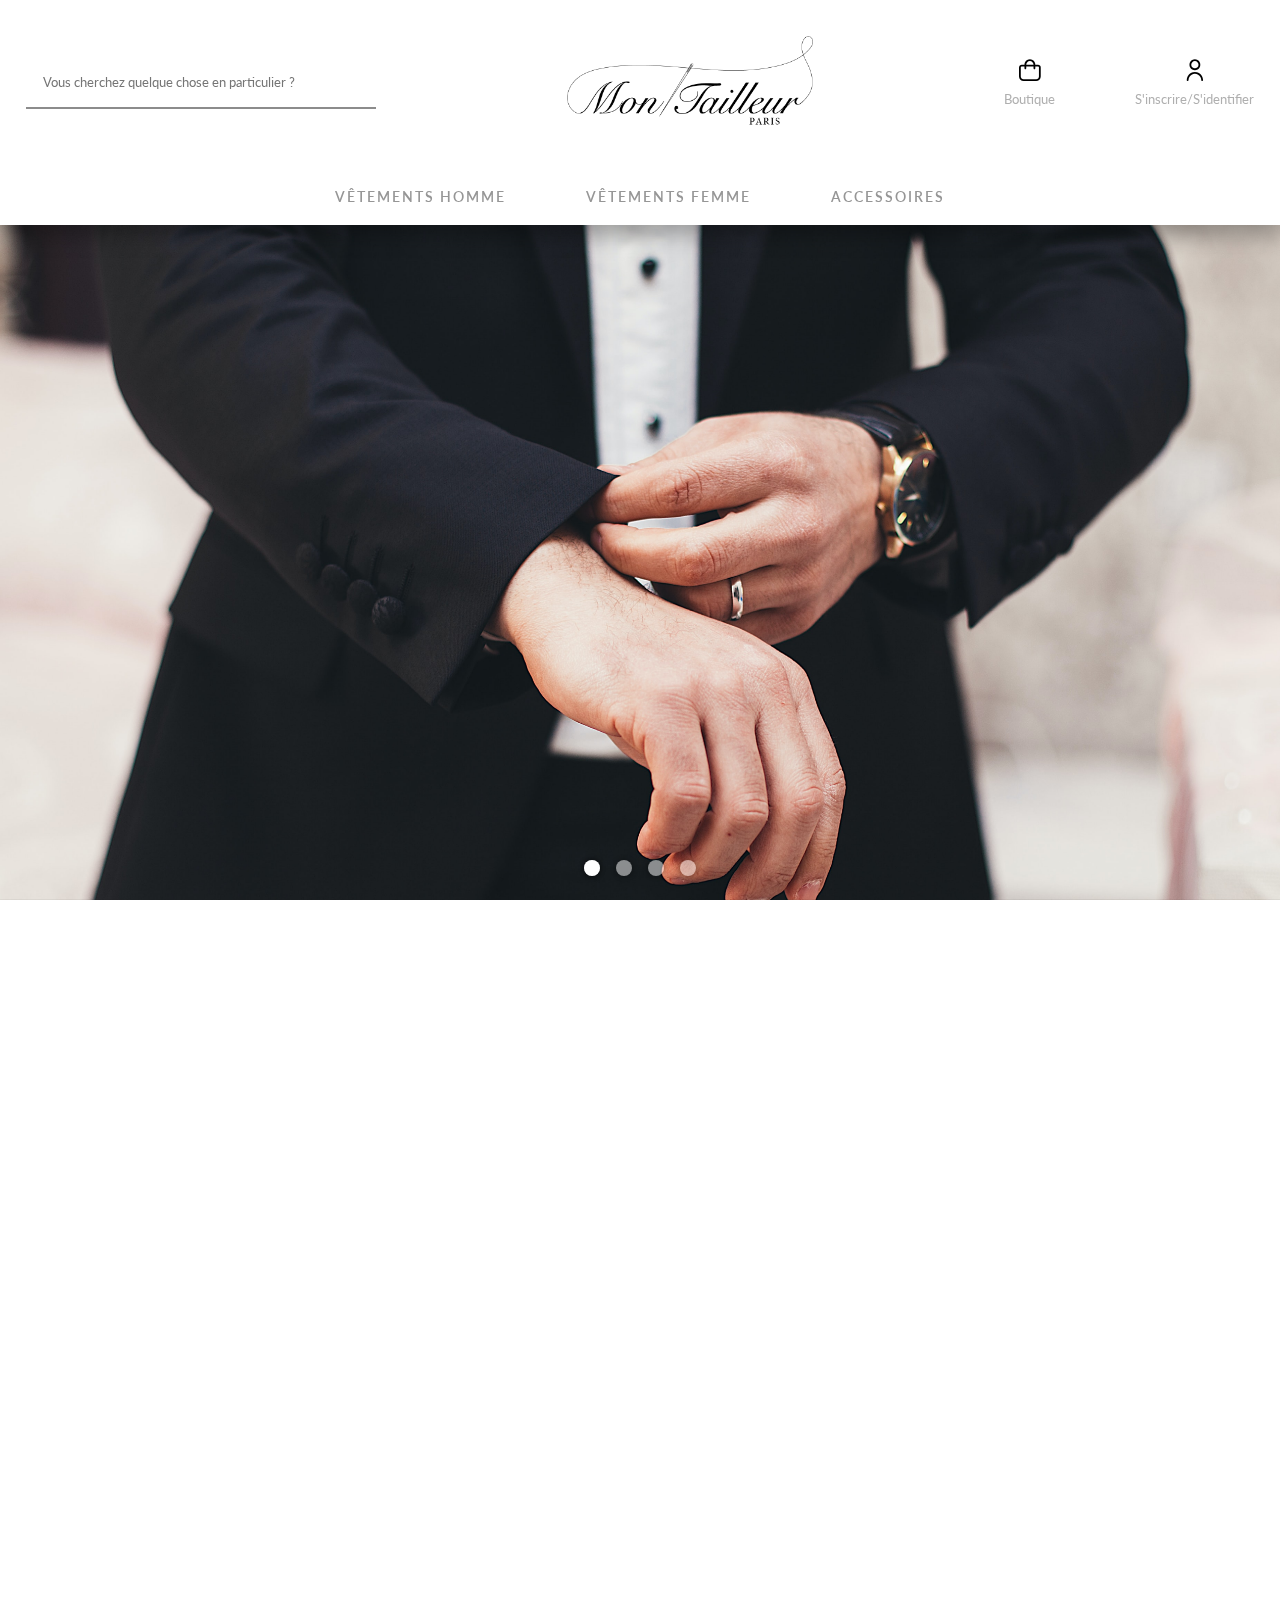
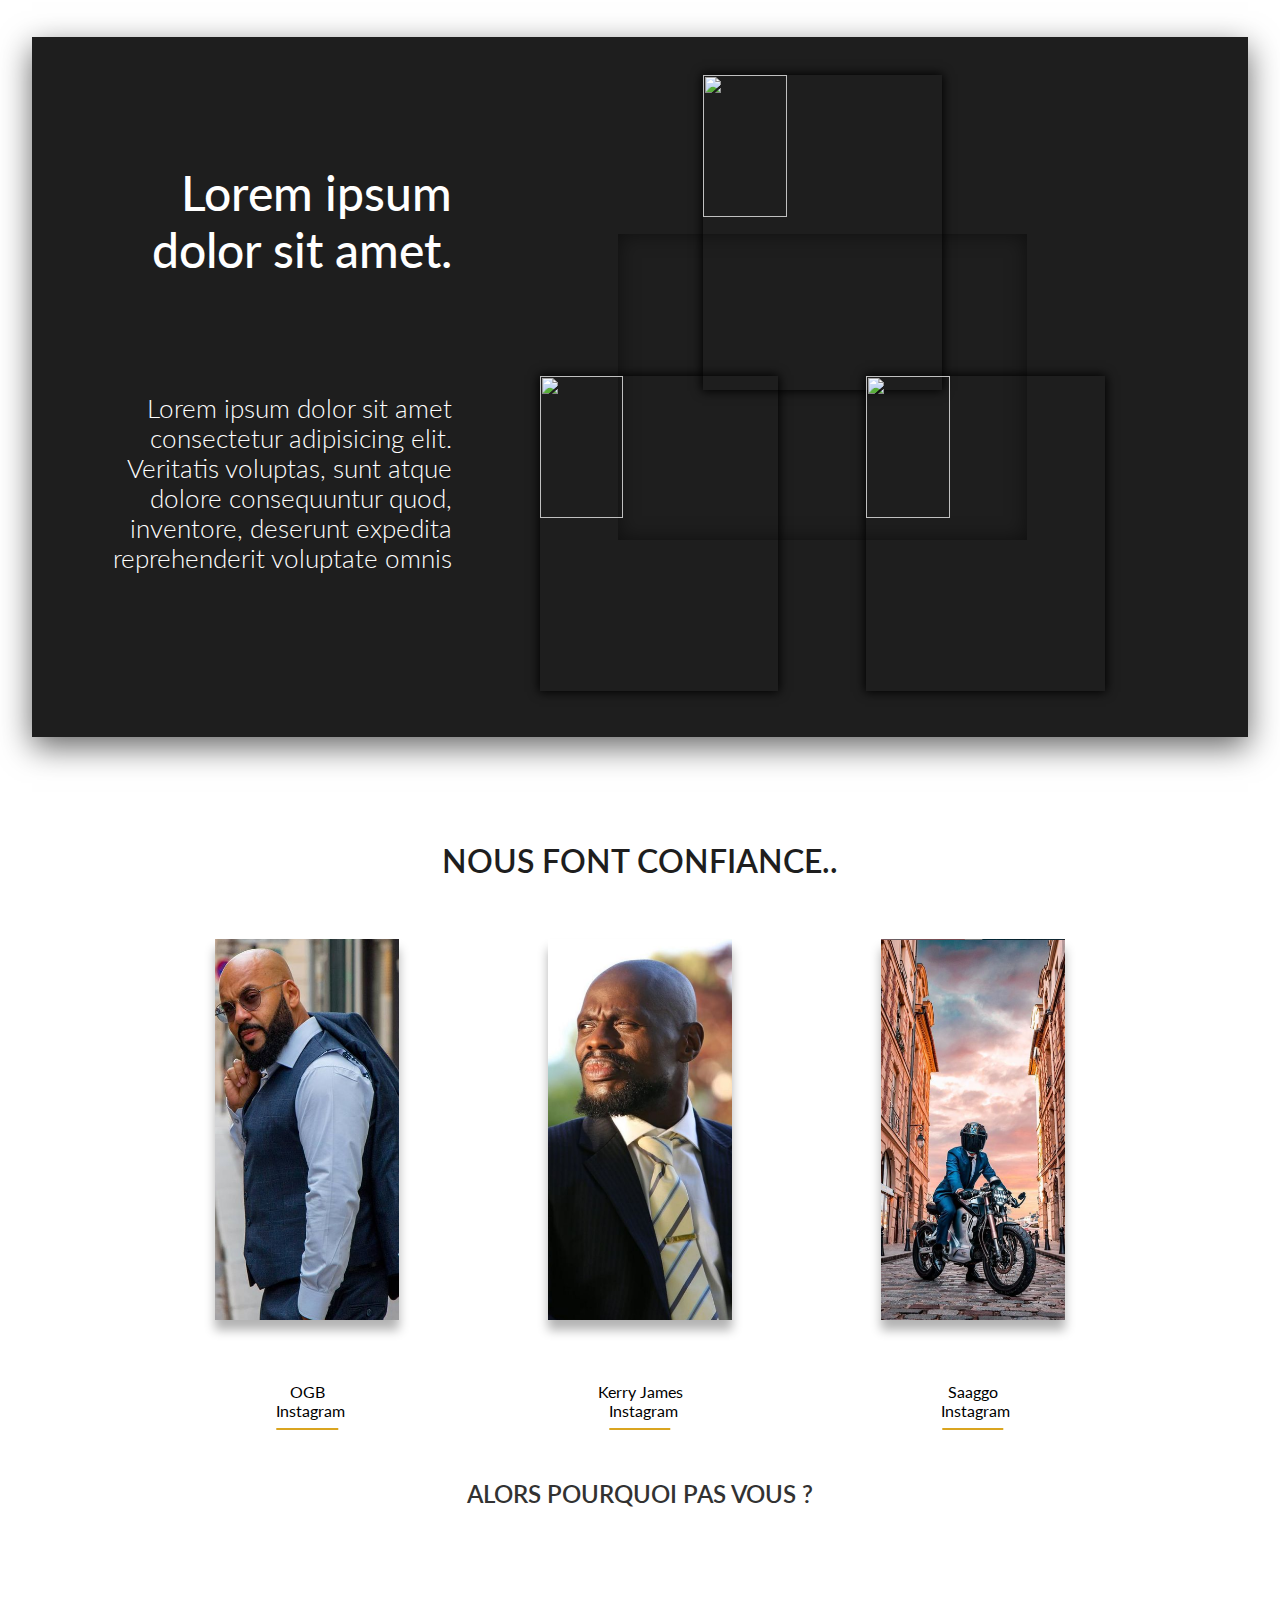
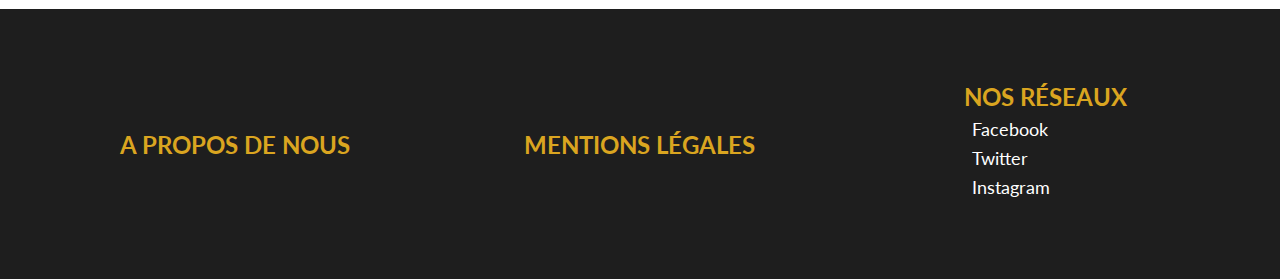
==== commit 2b31295e: "img updats" ====
--- a/index.html
+++ b/index.html
@@ -172,7 +172,7 @@
             <p class="trust-title lato">Nous font confiance..</p>
             <div class="trust-boys-container">
                 <div class="trust-boy">
-                    <img src="assets/25000-14.jpg">
+                    <img src="assets/ogb.png">
                     <div class="trust-desc">
                         <p class="trust-name">
                             OGB
@@ -185,7 +185,7 @@
                     </div>
                 </div>
                 <div class="trust-boy">
-                    <img src="assets/25001-8.jpg">
+                    <img src="assets/keryjames.png">
                     <div class="trust-desc">
                         <p class="trust-name">
                             Kerry James
@@ -198,7 +198,7 @@
                     </div>
                 </div>
                 <div class="trust-boy">
-                    <img src="assets/25000-7.jpg">
+                    <img src="assets/saaggo.png">
 
                     <div class="trust-desc">
                         <p class="trust-name">
--- a/index.css
+++ b/index.css
@@ -717,7 +717,7 @@
 }
 .trust-boy img{
     height: 100%;
-    width: 70%;
+    width: 60%;
     border: 0px solid rgb(30, 30, 30);
     box-shadow: 0px 10px 10px rgba(0,0,0,.3);
     object-fit: cover;
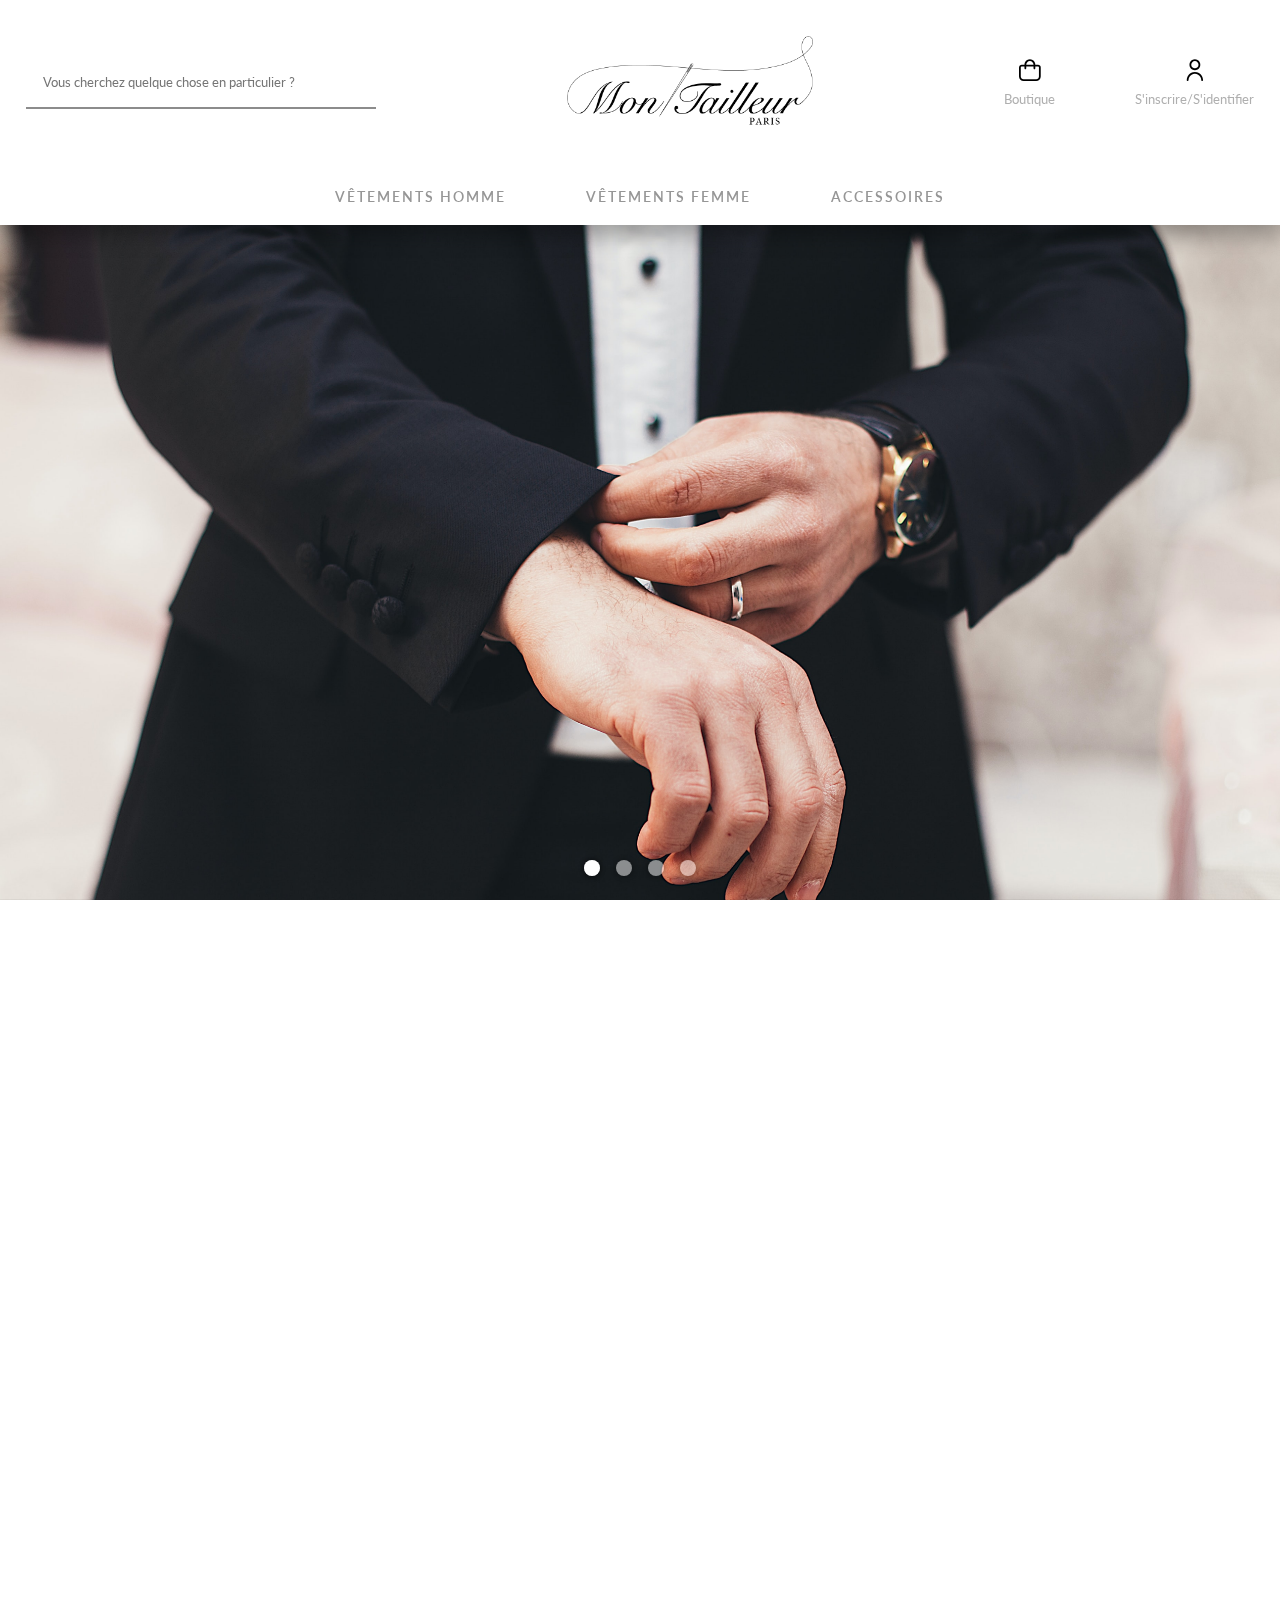
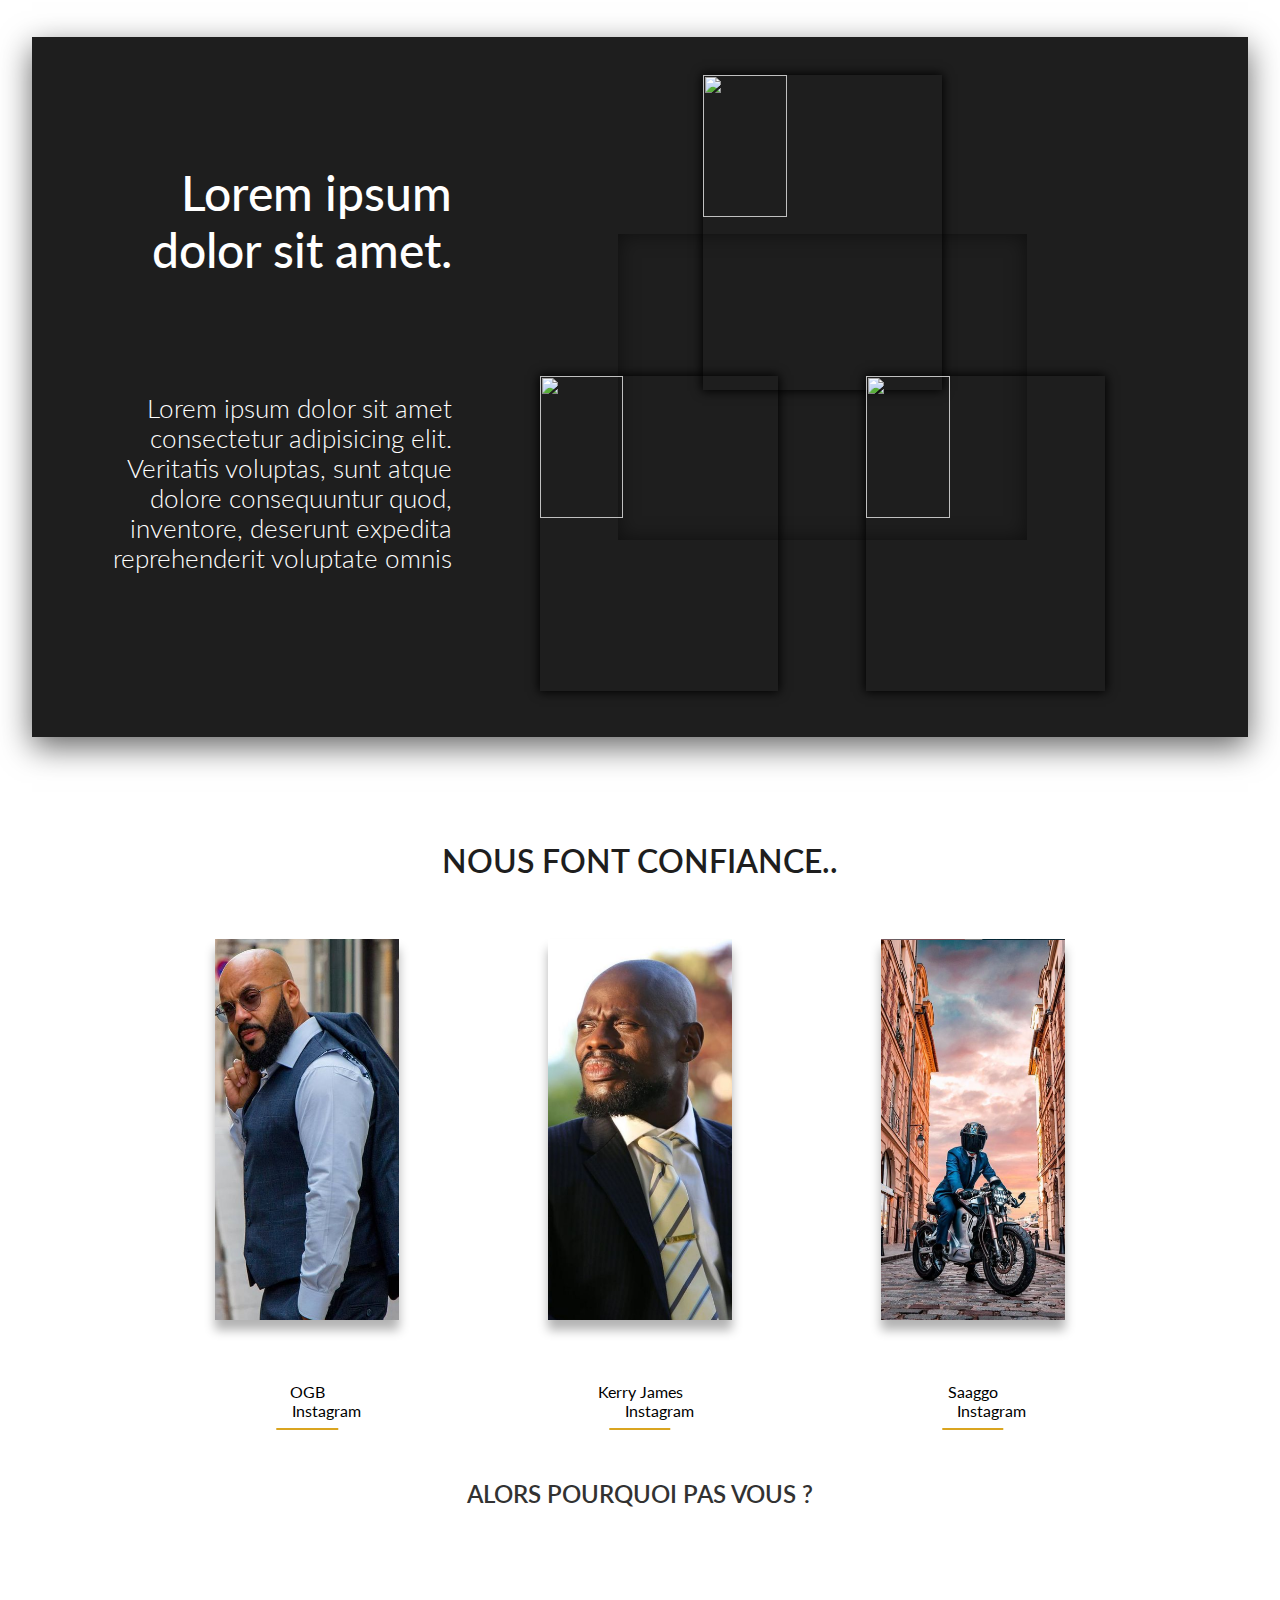
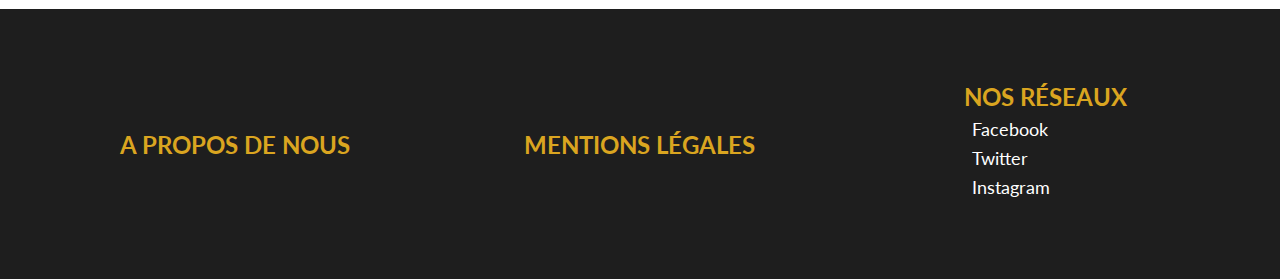
==== commit 1d9649a3: "link updates" ====
--- a/index.html
+++ b/index.html
@@ -171,7 +171,7 @@
         <section class="trust-boys-section">
             <p class="trust-title lato">Nous font confiance..</p>
             <div class="trust-boys-container">
-                <div class="trust-boy">
+                <div class="trust-boy" onclick="goto('https://www.instagram.com/ogb')">
                     <img src="assets/ogb.png">
                     <div class="trust-desc">
                         <p class="trust-name">
@@ -179,12 +179,13 @@
                         </p>
                         <span></span>
                         <div class="social-link">
-                            <i class="fab fa-instagram-square"></i>
+                            <i class="fab fa-instagram"></i>
                             <p>Instagram</p>
                         </div>
                     </div>
                 </div>
-                <div class="trust-boy">
+                <div class="trust-boy"
+                onclick="goto('https://www.instagram.com/keryjamesofficial')">
                     <img src="assets/keryjames.png">
                     <div class="trust-desc">
                         <p class="trust-name">
@@ -192,12 +193,12 @@
                         </p>
                         <span></span>
                         <div class="social-link">
-                            <i class="fab fa-instagram-square"></i>
+                            <i class="fab fa-instagram"></i>
                             <p>Instagram</p>
                         </div>
                     </div>
                 </div>
-                <div class="trust-boy">
+                <div class="trust-boy" onclick="goto('https://www.instagram.com/saaggo/')">
                     <img src="assets/saaggo.png">
 
                     <div class="trust-desc">
@@ -206,7 +207,7 @@
                         </p>
                         <span></span>
                         <div class="social-link">
-                            <i class="fab fa-instagram-square"></i>
+                            <i class="fab fa-instagram"></i>
                             <p>Instagram</p>
                         </div>
                     </div>
@@ -227,9 +228,9 @@
         <div class="reseaux"> 
             <h2 class="lato">Nos réseaux</h2>
             <ul>
-                <li><i class="fab fa-facebook-square"></i> Facebook</li>
-                <li><i class="fab fa-twitter-square"></i> Twitter</li>
-                <li><i class="fab fa-instagram-square"></i> Instagram</li>
+                <li><i class="fab fa-facebook" style="color: rgb(0, 139, 252);"></i> Facebook</li>
+                <li><i class="fab fa-twitter" style="color: rgb(0, 214, 252);"></i> Twitter</li>
+                <li><i class="fab fa-instagram" style="color: rgb(252, 0, 139);"></i> Instagram</li>
             </ul>
         </div>
     </footer>
--- a/index.css
+++ b/index.css
@@ -738,6 +738,12 @@
 }
 .social-link i {
     padding: 0.2rem;
+    font-size: 1.5rem;
+    margin: .1rem 1rem;
+    color: black;
+    border-radius: 3px;
+    color: goldenrod;
+
 }
 
 .bis-title{
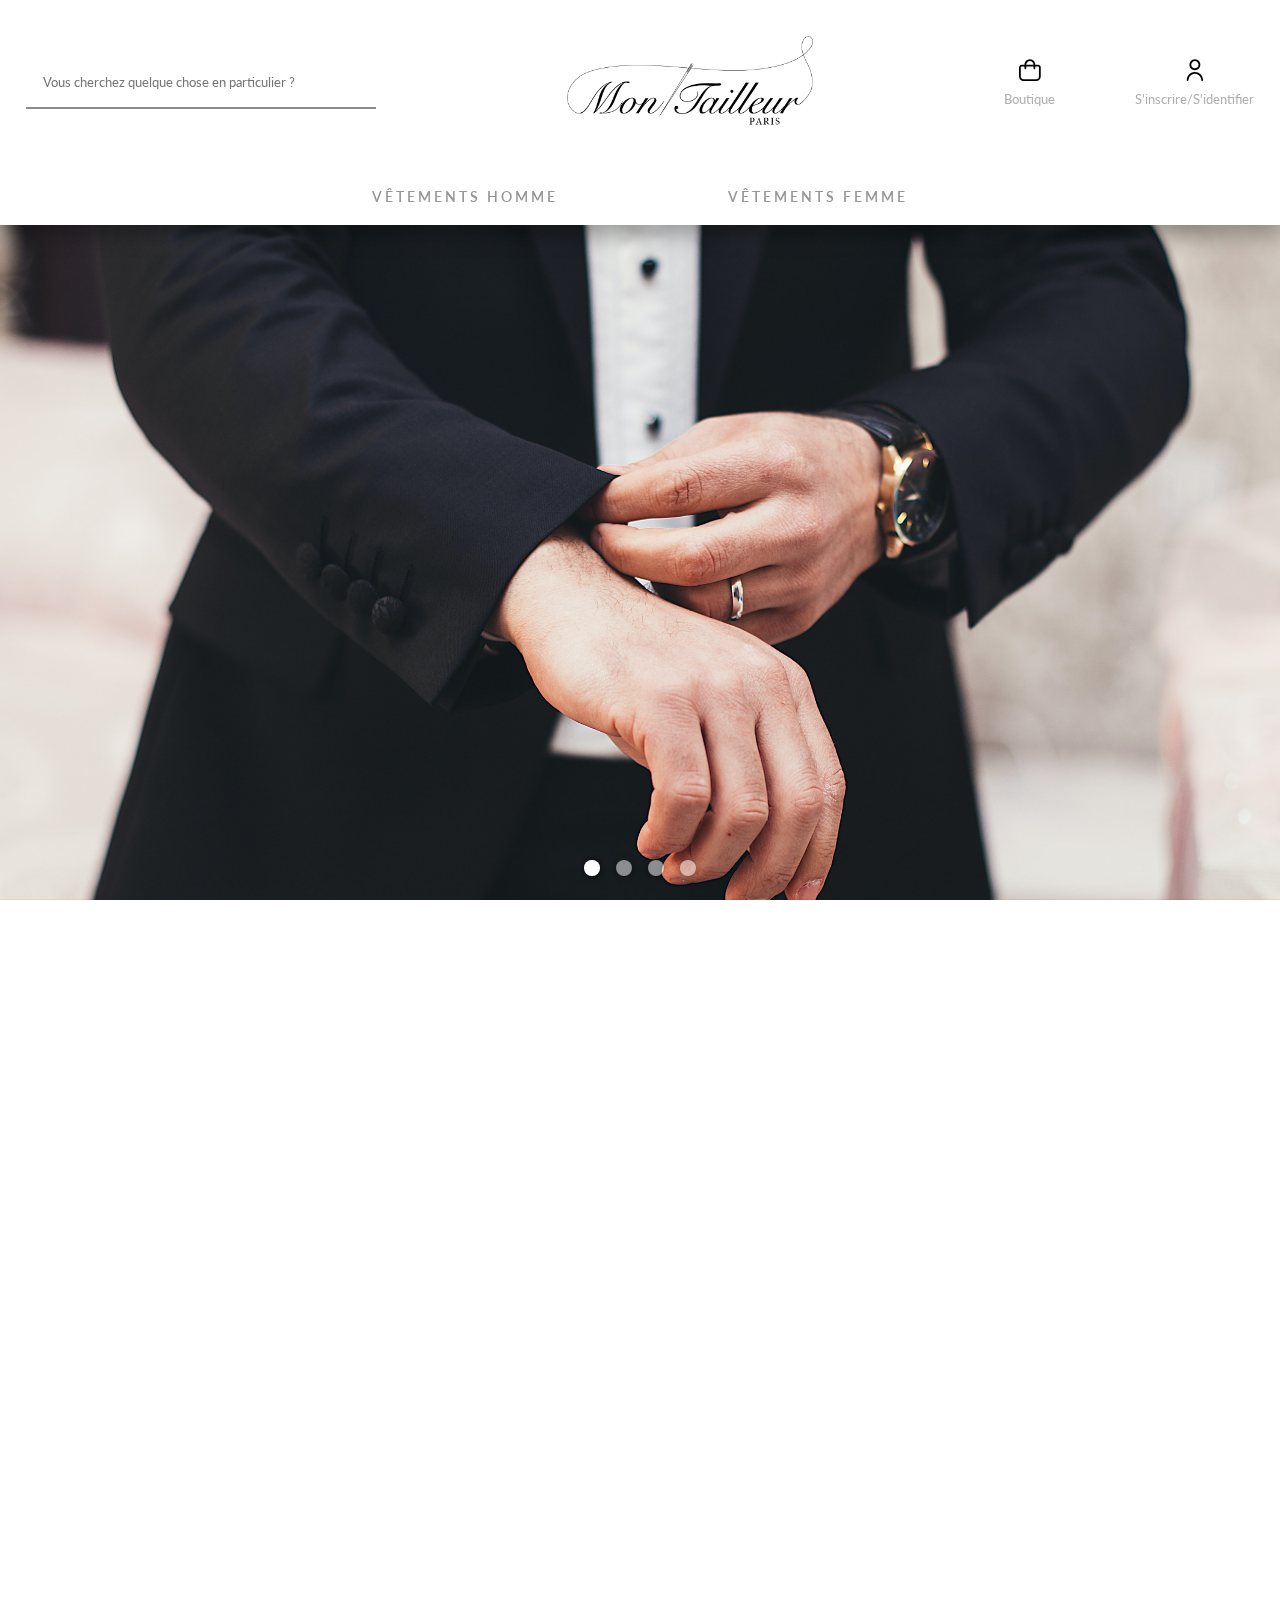
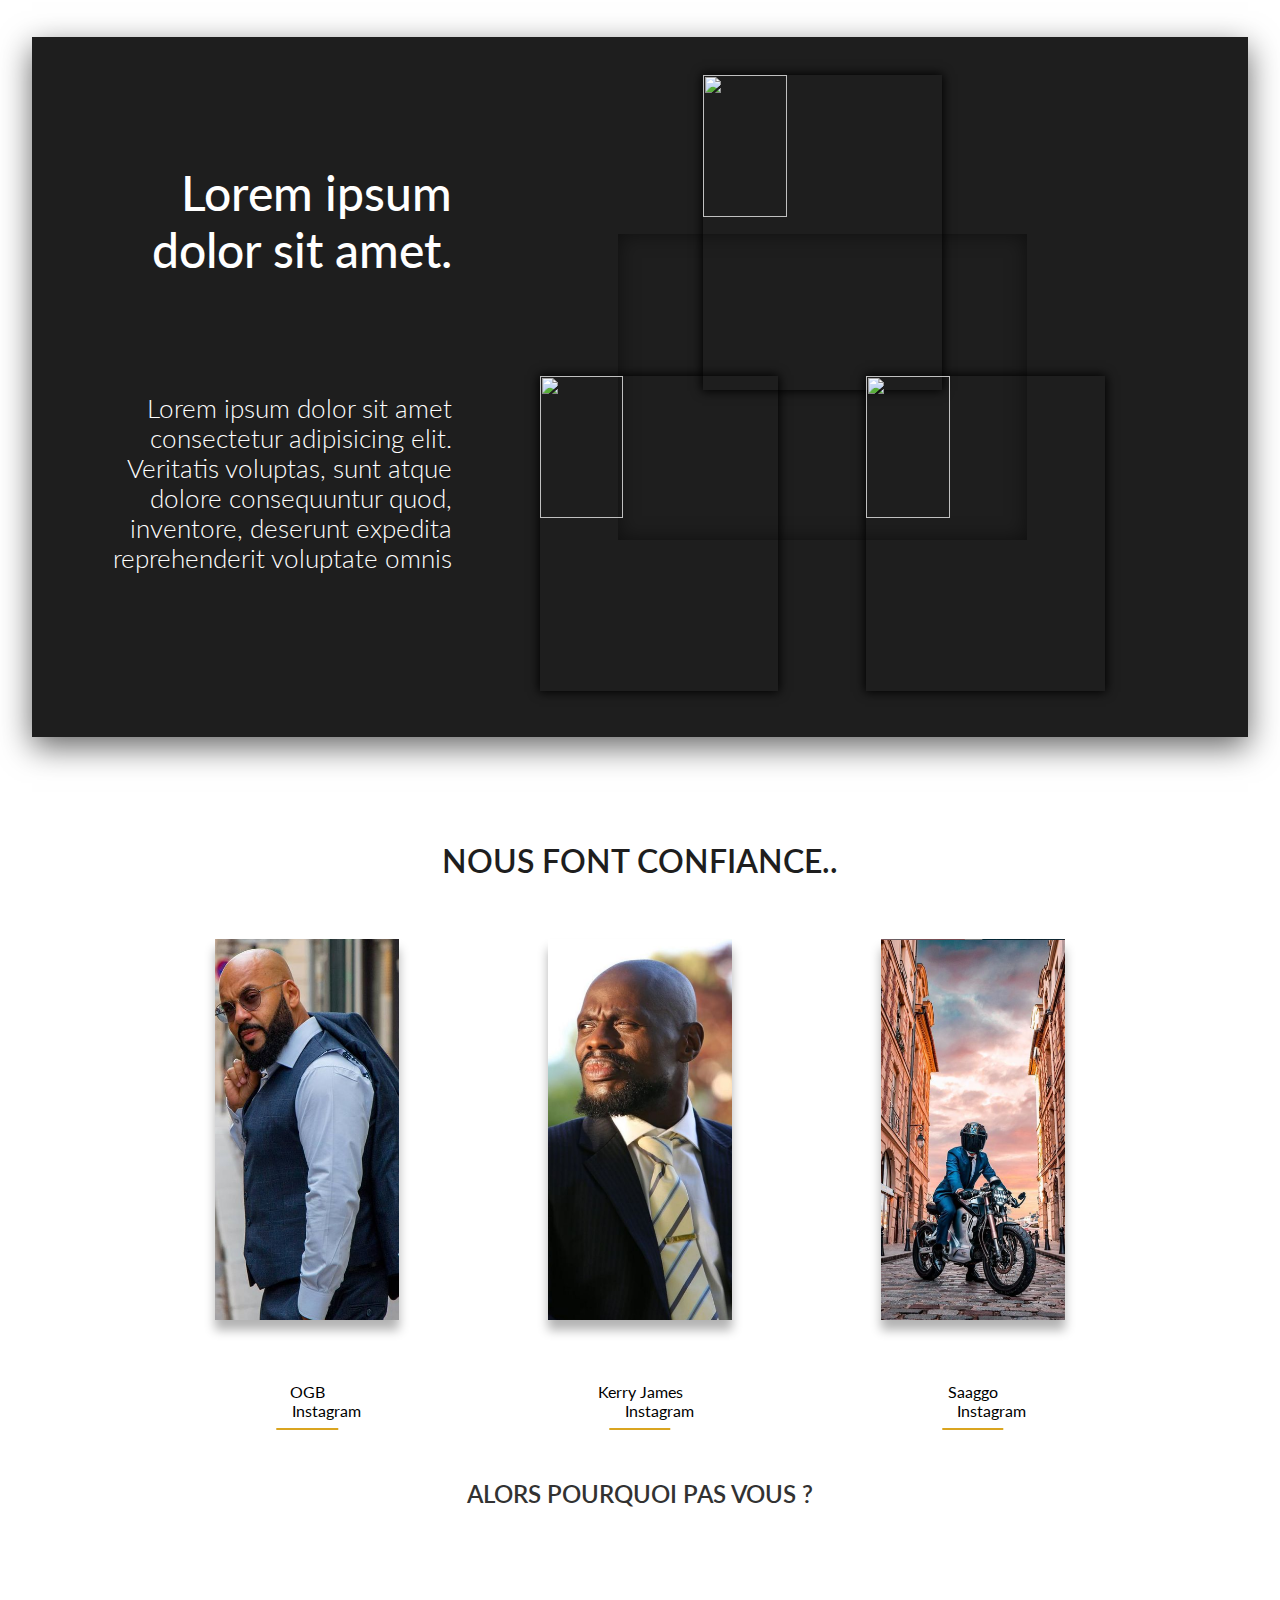
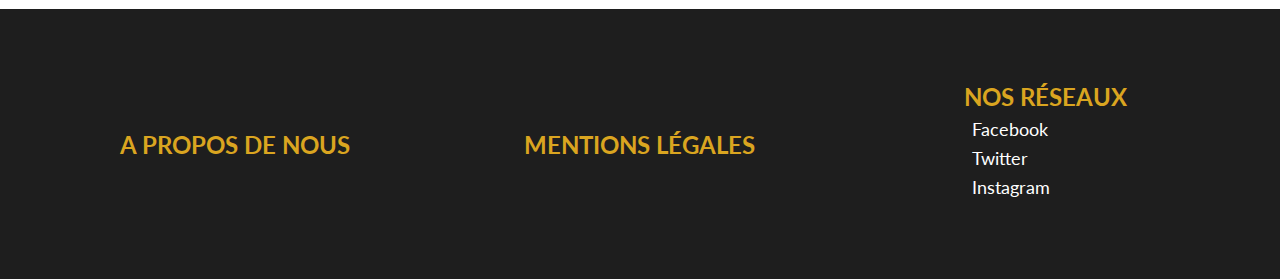
==== commit 72bcb18c: "pfiou..." ====
--- a/index.html
+++ b/index.html
@@ -96,13 +96,60 @@
             </div>
             <div class="main-menu">
                 <nav>
-                    <a href="" class="boutique-section lato">Vêtements Homme</a>
-                        <div class="sous-section section-homme"></div>
-                    <a href="" class="boutique-section lato">Vêtements Femme</a>
-                        <div class="sous-section section-femme"></div>
-                    <a href="" class="boutique-section lato">Accessoires</a>
-                        <div class="sous-section section-accessoires"></div>
-
+                    <div class="section section-homme lato">
+                        <span>Vêtements Homme</span>
+                        <div class="sous-section sous-section-homme">
+                            <div class="ssection">
+                                <span class="libelle-ssection lato">Vêtements</span>
+                                <ul>
+                                    <li class="lato">Costumes</li>
+                                    <li class="lato">Chemises</li>
+                                    <li class="lato">Smoking</li>
+                                    <li class="lato">Pardessus</li>
+                                    <li class="lato">Polo</li>
+                                </ul>
+                            </div>
+                            <hr>
+                            <div class="ssection">
+                                <span class="libelle-ssection lato">Accessoires</span>
+                                <ul>
+                                    <li class="lato">Boutons de manchette</li>
+                                    <li class="lato">Cravate</li>
+                                    <li class="lato">Ceinture</li>
+                                    <li class="lato">Masques</li>
+                                </ul>
+                            </div>
+                            <span class="lato measured">Tous nos produits sont faits sur mesure.</span>
+                        </div>
+                    </div>
+
+                    <div class="section section-femme lato">
+                        <span>Vêtements Femme</span>
+                        <div class="sous-section sous-section-femme">
+                            <div class="ssection">
+                                <span class="libelle-ssection lato">Vêtements</span>
+
+                                <ul>
+                                    <li class="lato">Chemisiers</li>
+                                    <li class="lato">Tailleurs</li>
+                                    <li class="lato">Tailleurs Jupe</li>
+                                    <li class="lato">Pantalons</li>
+                                    <li class="lato">Jupes</li>
+                                    <li class="lato">Manteaux</li>
+                                </ul>
+                            </div>
+                            <hr>
+                            <div class="ssection">
+                                <span class="libelle-ssection lato">Accessoires</span>
+                            
+                                <ul>
+                                    <li class="lato">Masques</li>
+                                </ul>
+                            </div>
+                            <span class="lato measured">Tous nos produits sont faits sur mesure.</span>
+                        </div>
+
+                    </div>
                 </nav>
             </div>
         </section>
--- a/index.css
+++ b/index.css
@@ -26,6 +26,9 @@
 .cambria{
     font-family: 'Cambria';
 }
+.black{
+    color: black !important;
+}
 body{
     height: 100%;
     width: 100%;
@@ -212,19 +215,25 @@
     flex-direction: row;
     justify-content: center;
     align-items: center;
-}
-.main-menu nav a{
+    gap: 7vw;
+}
+.main-menu nav .section{
     margin: 0px 2rem;
     text-transform: uppercase;
     font-size: .9rem;
     font-weight: 600;
-    letter-spacing: 2px;
+    letter-spacing: 3px;
     color: rgb(150, 150, 150);
     padding: .5rem;
-}
-.main-menu nav a:hover{
+    height: 100%;
+    display: grid;
+    place-items: center;
+}
+.main-menu nav .section:hover{
+    cursor: pointer;
     color: black;
 }
+
 .main-menu nav::after{
     content: "";
     position: absolute;
@@ -236,6 +245,95 @@
     background-color: rgb(140, 140, 140);
     z-index: 20;
 }
+
+.main-menu .sous-section{
+    height: 300px;
+    width: 50%;
+    position: absolute;
+    top: 100%;
+    background-color: white;
+    box-shadow: 0px 10px 10px rgba(0,0,0,.3);
+    display: none;
+    left: 50%;
+    transform: translateX(-50%);
+}
+
+
+.main-menu .sous-section .ssection{
+    display: flex;
+    flex-direction: column;
+    justify-content:flex-start;
+    align-items: center;
+    text-align: center;
+    padding-top: 1rem;
+}
+.ssection ul{
+    height: 100%;
+    display: flex;
+    flex-direction: column;
+}
+
+.main-menu .sous-section hr{
+    position: absolute;
+    height: 100%;
+    width: 1px;
+    left: 50%;
+    bottom: 0;
+    transform: translateX(-50%);
+    background: linear-gradient( to bottom, goldenrod, white 90%);
+    border: none;
+}
+.main-menu .ssection ul{
+    padding-top: 1rem;
+}
+.main-menu .ssection ul li{
+    list-style:none;
+    padding: .5rem;
+    color: var(--light-gray);
+}
+.main-menu .ssection span{
+    text-transform: uppercase;
+    letter-spacing: 3px;
+    font-weight: 600;
+    font-size: .9rem;
+}
+.main-menu .sous-section .measured{
+    position: absolute;
+    bottom: 10px;
+    left: 50%;
+    font-size: .9rem;
+    transform: translateX(-50%);
+    text-align: center;
+    width: 100%;
+    color: rgb(50,50,50);
+    text-transform: none;
+    letter-spacing: normal;
+    font-weight: 600;
+}
+.main-menu .ssection ul li:hover{
+    color: black;
+    cursor: pointer;
+}
+
+.main-menu nav .section:hover .sous-section{
+    display: grid;
+    grid-template-columns: 50% 50%;
+}
+
+.ssection .libelle-ssection{
+    color: black;
+    font-size: 0.8rem;
+}
+.ssection ul li{
+    margin: 0px 2rem;
+    text-transform:none;
+    font-size: 1rem;
+    font-weight: 500;
+    letter-spacing: 0px;
+    color: rgb(150, 150, 150);
+    padding: .5rem;
+}
+
 
 
 .button-ok-search{
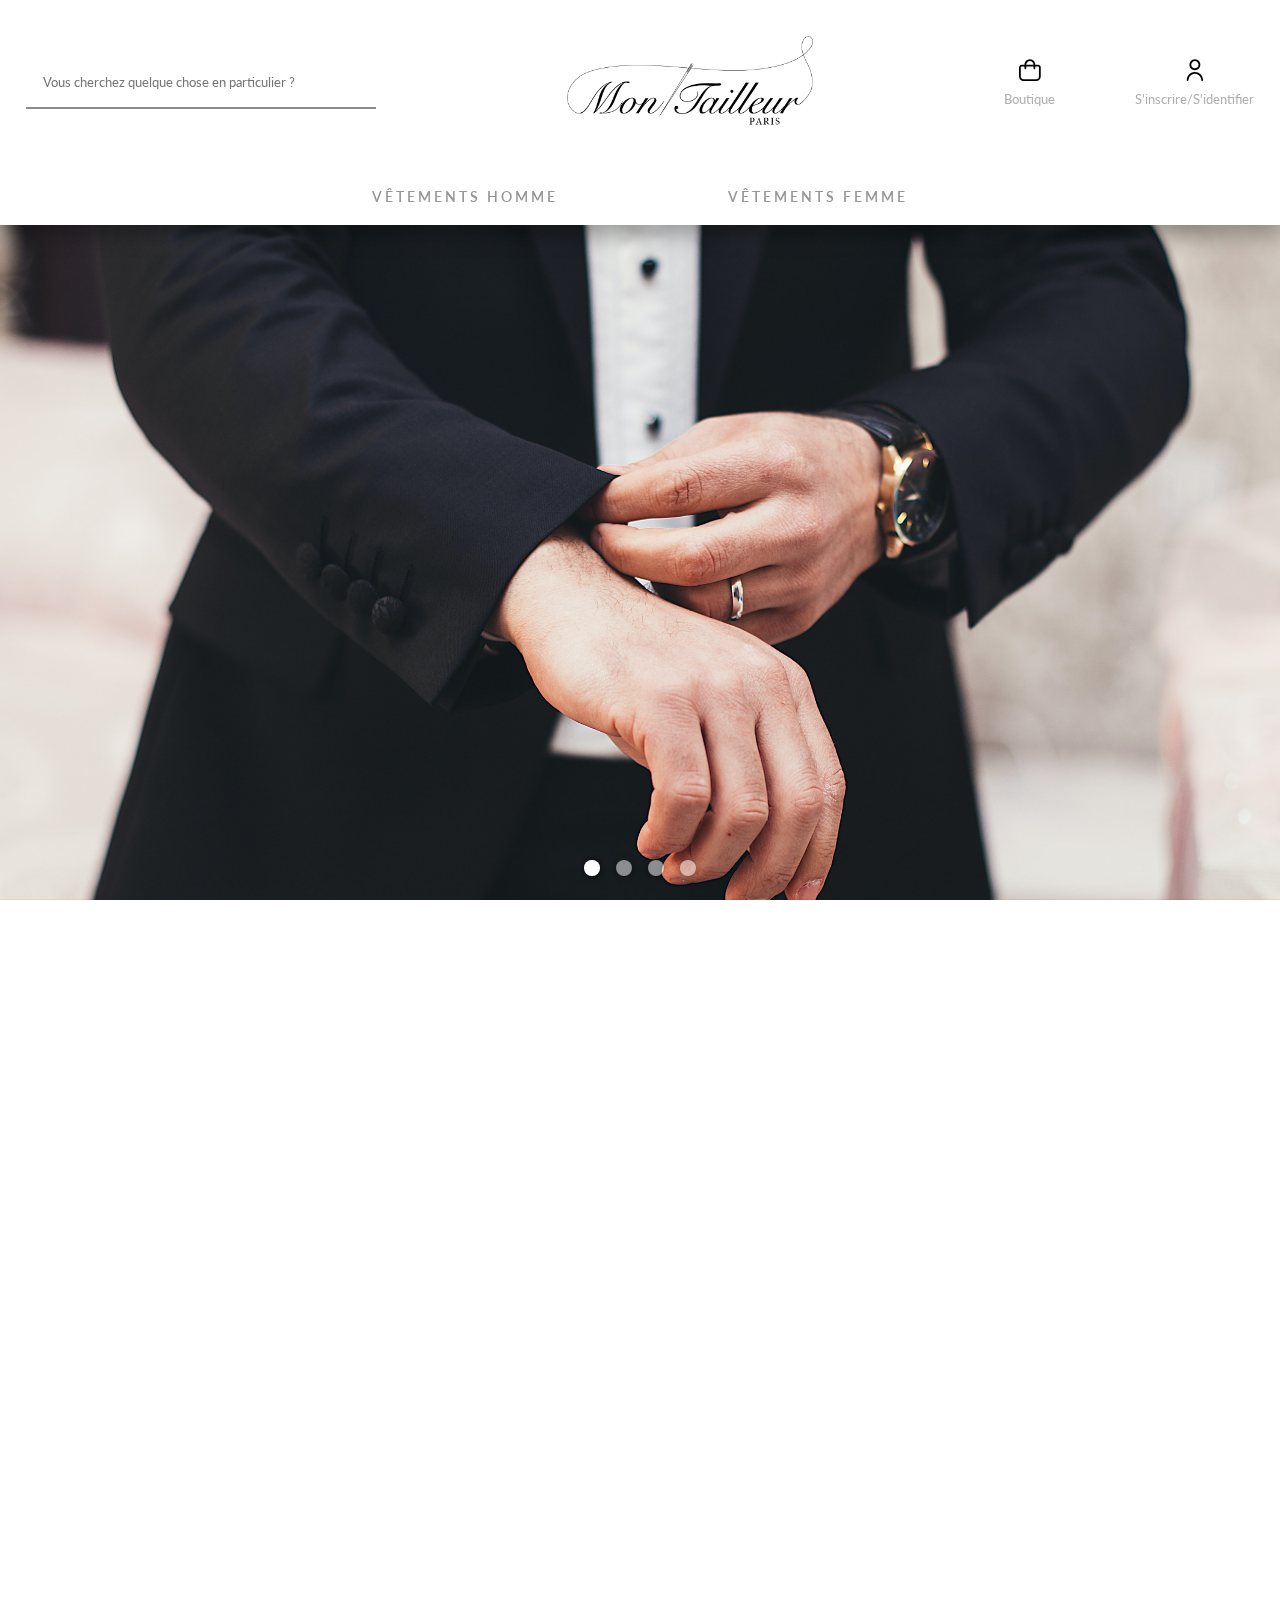
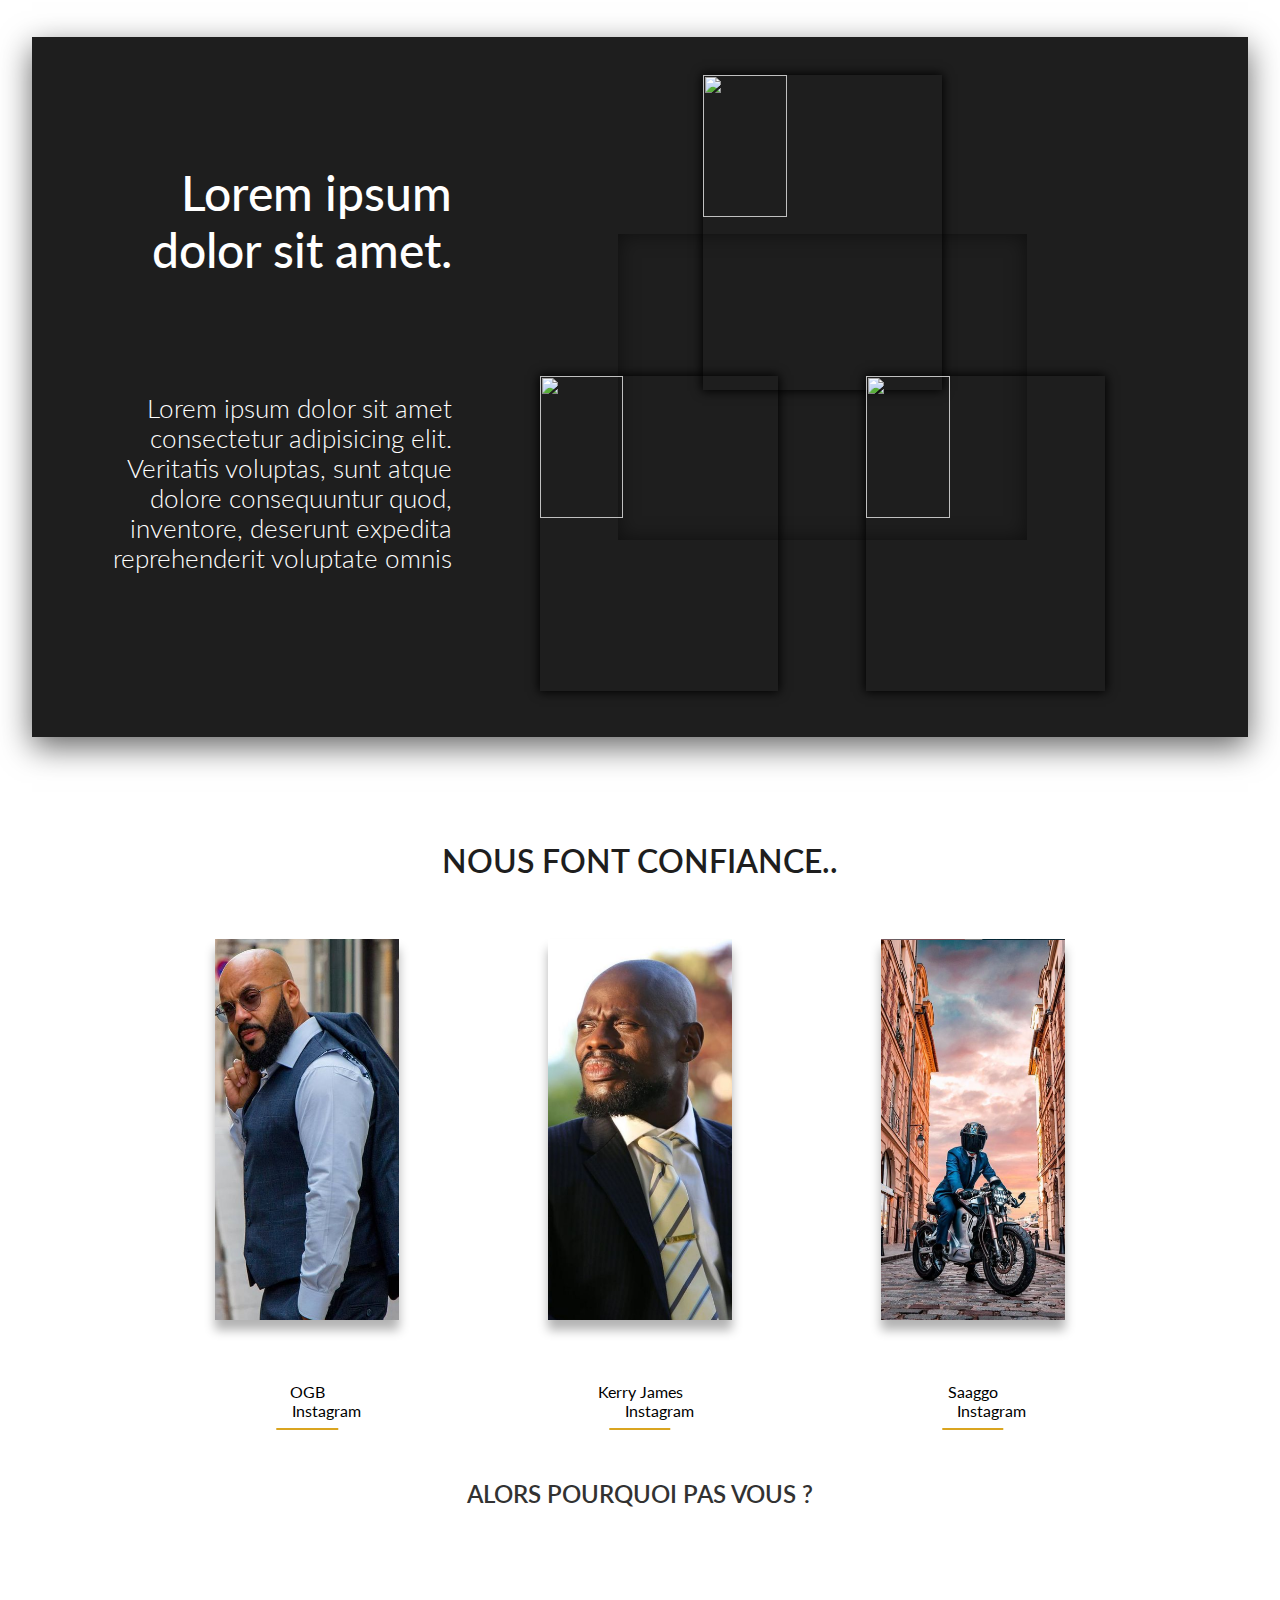
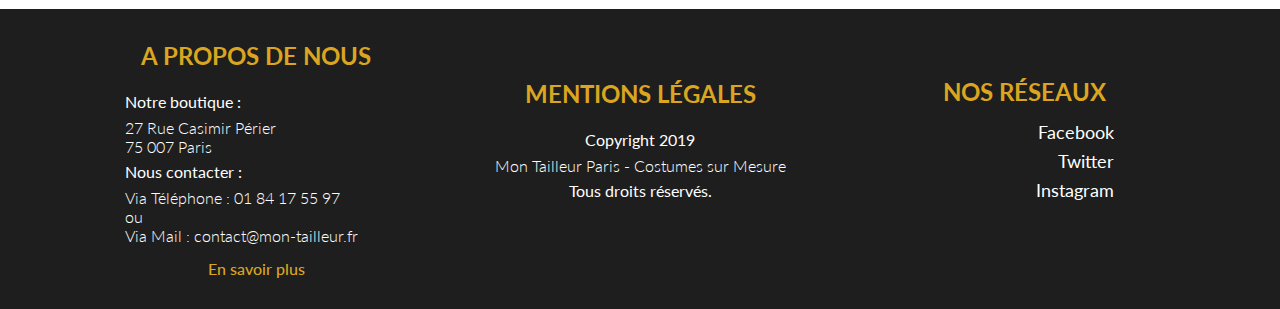
==== commit f9d42498: "footer" ====
--- a/index.html
+++ b/index.html
@@ -268,16 +268,26 @@
     <footer>
         <div class="contact">
             <h2 class="lato">A propos de nous</h2>
+            <span class="lato">Notre boutique : </span>
+            <p class="lato">
+                27 Rue Casimir Périer <br> 75 007 Paris
+            </p>
+            <span class="lato">Nous contacter : </span>
+            <p class="lato">Via Téléphone : 01 84 17 55 97 <br>ou<br> Via Mail : contact@mon-tailleur.fr </p>
+            <a class="footer-btn lato" href="aboutus.html">En savoir plus</a>
         </div>
         <div class="mentions-legales">
             <h2 class="lato">Mentions légales</h2>
+            <span class="lato">Copyright 2019</span>
+            <p class="lato">Mon Tailleur Paris - Costumes sur Mesure</p>
+            <span class="lato">Tous droits réservés.</span>
         </div>
         <div class="reseaux"> 
             <h2 class="lato">Nos réseaux</h2>
             <ul>
-                <li><i class="fab fa-facebook" style="color: rgb(0, 139, 252);"></i> Facebook</li>
-                <li><i class="fab fa-twitter" style="color: rgb(0, 214, 252);"></i> Twitter</li>
-                <li><i class="fab fa-instagram" style="color: rgb(252, 0, 139);"></i> Instagram</li>
+                <li>Facebook <i class="fab fa-facebook" style="color: rgb(0, 139, 252);"></i></li>
+                <li>Twitter <i class="fab fa-twitter" style="color: rgb(0, 214, 252);"></i></li>
+                <li>Instagram <i class="fab fa-instagram" style="color: rgb(252, 0, 139);"></i></li>
             </ul>
         </div>
     </footer>
--- a/index.css
+++ b/index.css
@@ -721,6 +721,7 @@
     bottom: 0;
     width: calc(50%*30%);
     background-color: white;
+
 }
 .image-container img:nth-child(1){
     top: 45%;
@@ -863,20 +864,36 @@
 
 /*-----------------------FOOTER--------------------*/
 footer{
-    height: 30vh;
+    height: auto;
     background-color: rgb(30, 30, 30);
     display: grid;
     grid-template-columns: repeat(3, 1fr);
     place-items: center;
-    padding: 2rem;
+    padding: 4rem;
+    padding-top: 1rem;
     margin-top: 2rem;
+    position: relative;
+}
+footer div:nth-child(2){
+    text-align: center;
+}
+footer div:nth-child(3){
+
+}
+footer div{
+    position: relative;
+}
+footer div h2{
+    margin: 1rem;
 }
 footer div h2{
     color: goldenrod;
     text-transform: uppercase;
 }
 .reseaux ul li{
-    display: flex;
+    text-align: right;
+    display: flex;
+    justify-content: flex-end;
     text-decoration: none;
     list-style: none;
     font-family: 'Lato', sans-serif;
@@ -886,8 +903,29 @@
 }
 .reseaux ul li i {
     font-size: 1.5rem;
-    margin-right: .5rem;
+    margin-left: .5rem;
 }
 .reseaux ul li:hover{
     cursor: pointer;
 }
+
+footer div :not(h2){
+    color: white;
+}
+footer div span{
+    line-height: 2rem;
+}
+footer div p{
+    font-weight: 300;
+
+}
+.footer-btn{
+    position: absolute;
+    text-decoration: none;
+    line-height: 2rem;
+    color: goldenrod;
+    font-weight: 500;
+    left: 50%;
+    bottom: -2.5rem;
+    transform: translateX(-50%);
+}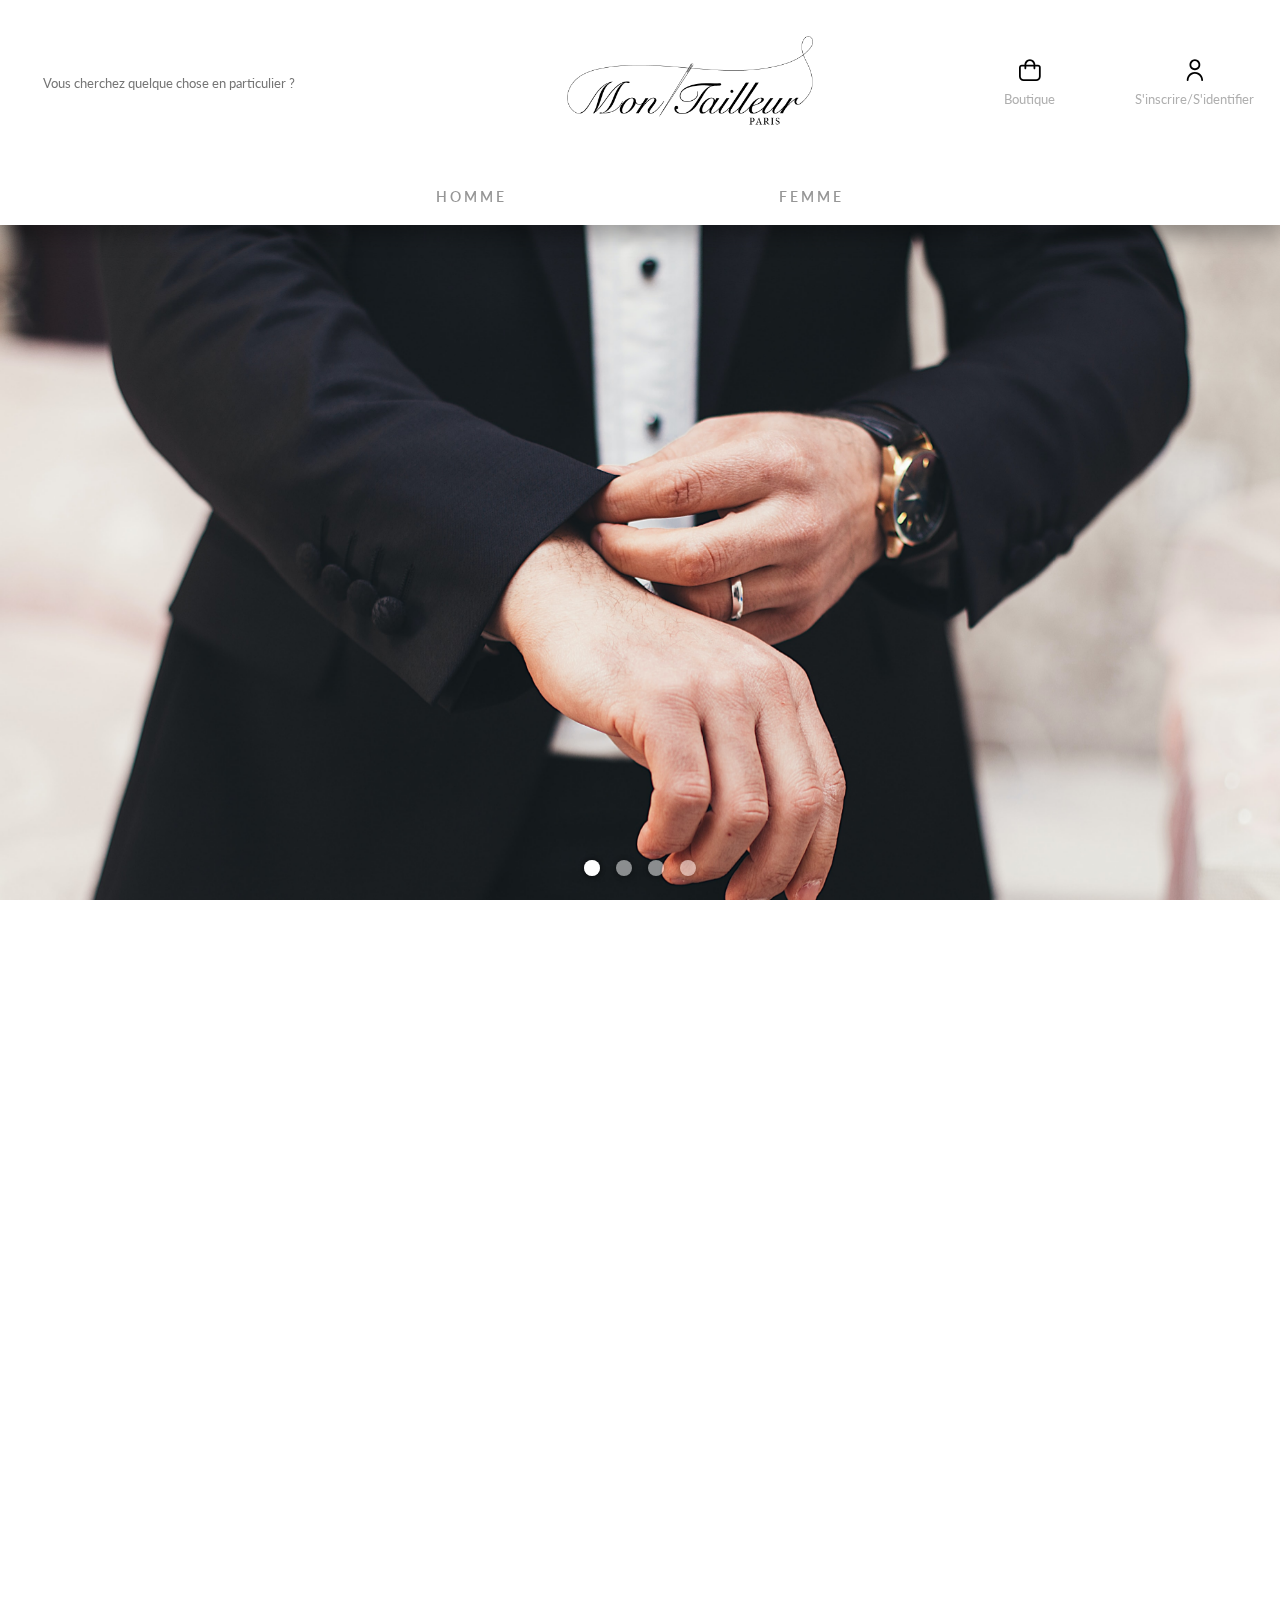
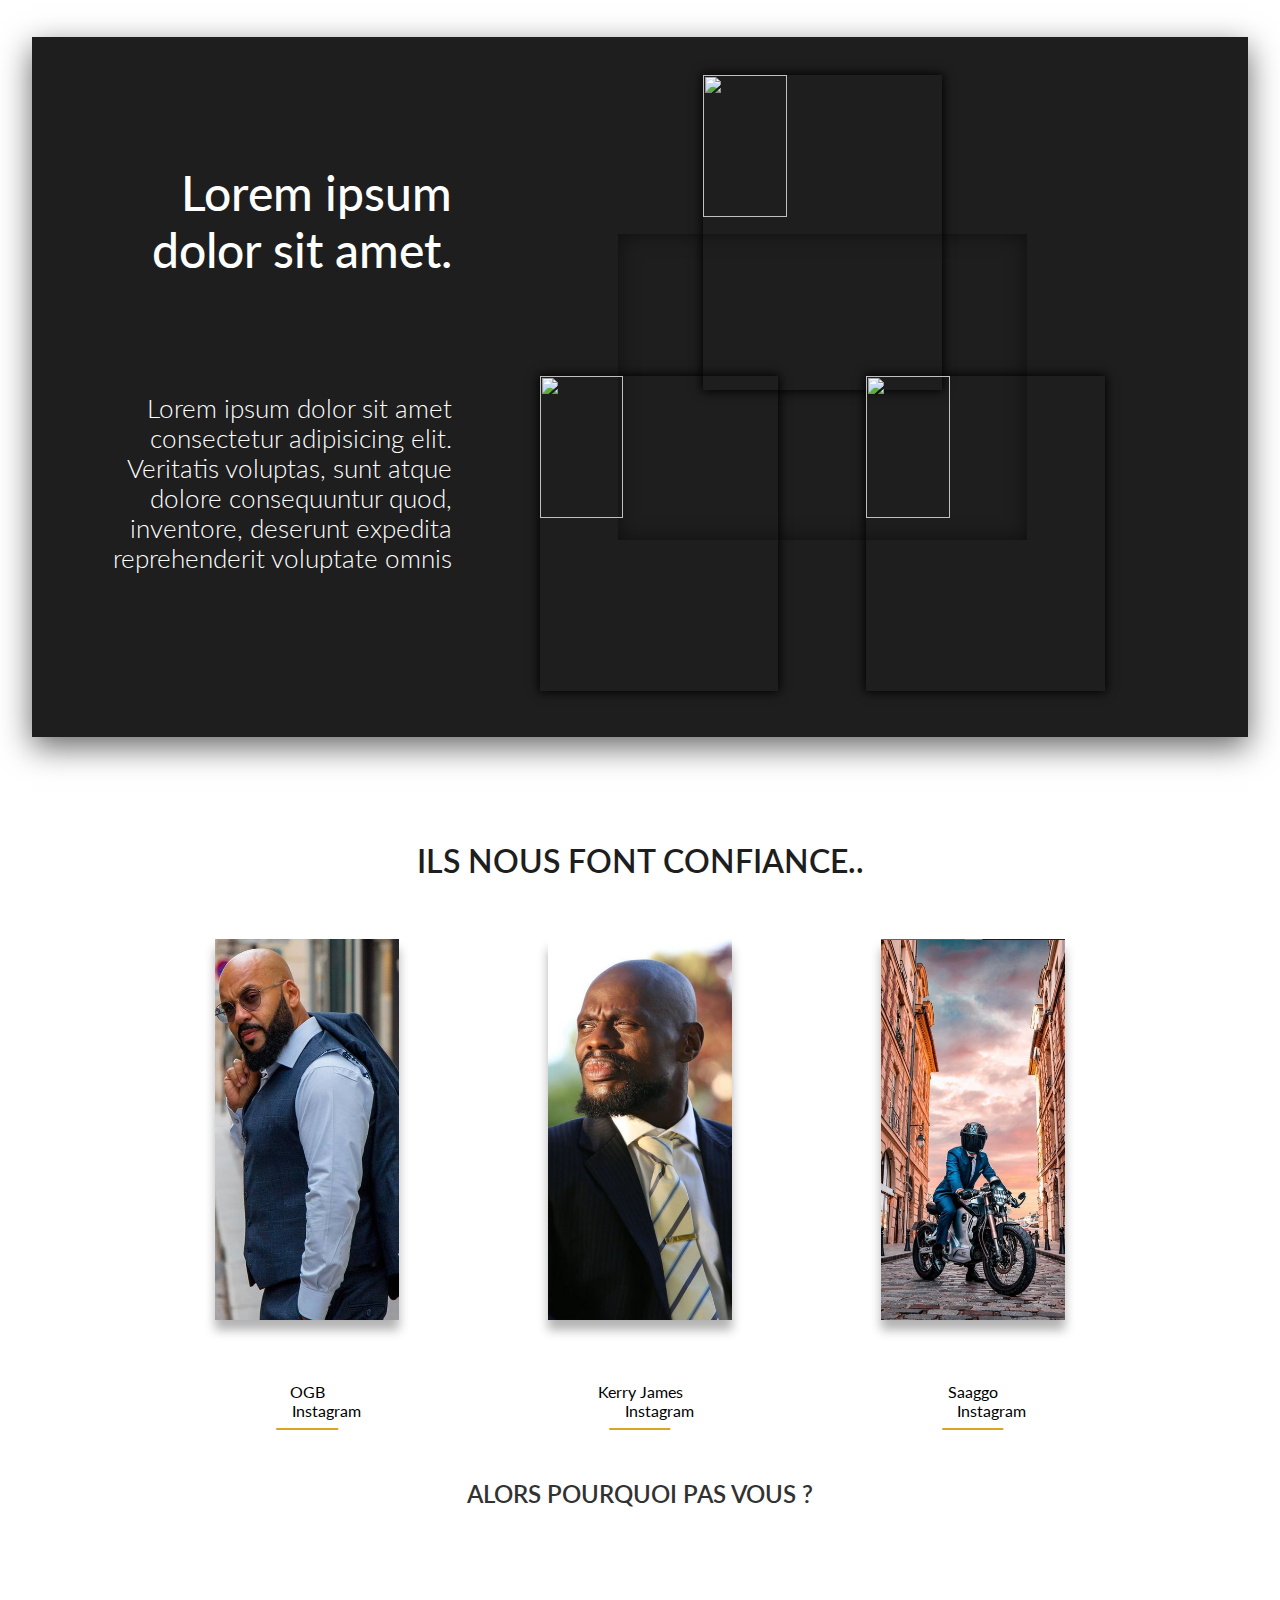
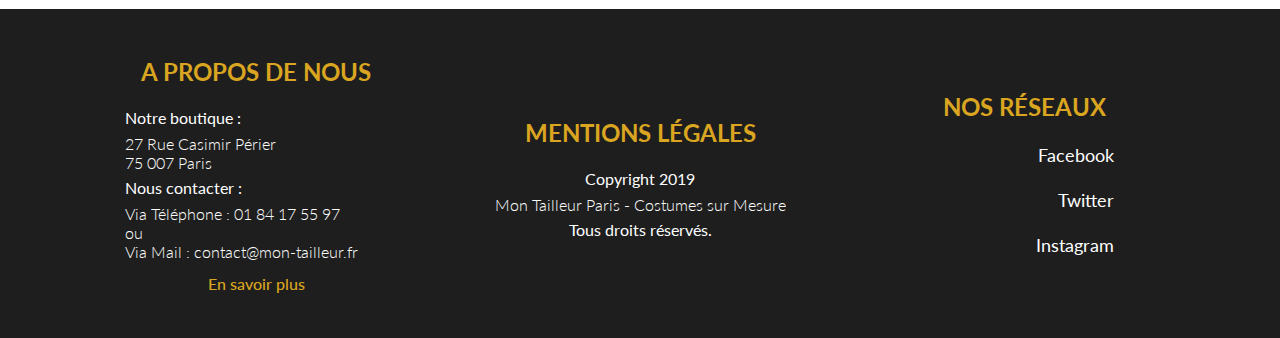
==== commit a298e6a3: "links" ====
--- a/index.html
+++ b/index.html
@@ -97,7 +97,7 @@
             <div class="main-menu">
                 <nav>
                     <div class="section section-homme lato">
-                        <span>Vêtements Homme</span>
+                        <span>Homme</span>
                         <div class="sous-section sous-section-homme">
                             <div class="ssection">
                                 <span class="libelle-ssection lato">Vêtements</span>
@@ -124,7 +124,7 @@
                     </div>
 
                     <div class="section section-femme lato">
-                        <span>Vêtements Femme</span>
+                        <span>Femme</span>
                         <div class="sous-section sous-section-femme">
                             <div class="ssection">
                                 <span class="libelle-ssection lato">Vêtements</span>
@@ -216,7 +216,7 @@
             </div>
         </section>
         <section class="trust-boys-section">
-            <p class="trust-title lato">Nous font confiance..</p>
+            <p class="trust-title lato">Ils nous font confiance..</p>
             <div class="trust-boys-container">
                 <div class="trust-boy" onclick="goto('https://www.instagram.com/ogb')">
                     <img src="assets/ogb.png">
@@ -274,7 +274,10 @@
             </p>
             <span class="lato">Nous contacter : </span>
             <p class="lato">Via Téléphone : 01 84 17 55 97 <br>ou<br> Via Mail : contact@mon-tailleur.fr </p>
-            <a class="footer-btn lato" href="aboutus.html">En savoir plus</a>
+            <div class="footer-btn">
+                <a class="footer lato" href="aboutus.html">En savoir plus</a>
+                <span></span>
+            </div>
         </div>
         <div class="mentions-legales">
             <h2 class="lato">Mentions légales</h2>
@@ -285,9 +288,9 @@
         <div class="reseaux"> 
             <h2 class="lato">Nos réseaux</h2>
             <ul>
-                <li>Facebook <i class="fab fa-facebook" style="color: rgb(0, 139, 252);"></i></li>
-                <li>Twitter <i class="fab fa-twitter" style="color: rgb(0, 214, 252);"></i></li>
-                <li>Instagram <i class="fab fa-instagram" style="color: rgb(252, 0, 139);"></i></li>
+                <li>Facebook <i class="fab fa-facebook" style="color: rgb(0, 139, 252);"></i><span></span></li>
+                <li>Twitter <i class="fab fa-twitter" style="color: rgb(0, 214, 252);"></i><span></span></li>
+                <li>Instagram <i class="fab fa-instagram" style="color: rgb(252, 0, 139);"></i><span></span></li>
             </ul>
         </div>
     </footer>
--- a/index.css
+++ b/index.css
@@ -94,7 +94,7 @@
     transition: 0.4s;
     height: 50px;
     width: 350px;
-    border-bottom: 2px solid rgb(140, 140, 140) ;
+    box-shadow: 0px 0px 15px linear-gradient(to left, rgb(50,50,50), white 50%);
     transition: all .5s ease-in-out;
 }
 
@@ -215,10 +215,9 @@
     flex-direction: row;
     justify-content: center;
     align-items: center;
-    gap: 7vw;
 }
 .main-menu nav .section{
-    margin: 0px 2rem;
+    margin: 0px 10vw;
     text-transform: uppercase;
     font-size: .9rem;
     font-weight: 600;
@@ -228,6 +227,11 @@
     height: 100%;
     display: grid;
     place-items: center;
+    /* width: 50%; */
+    justify-content: space-around;
+    justify-items: center;
+    align-items: center;
+    align-content: center;
 }
 .main-menu nav .section:hover{
     cursor: pointer;
@@ -448,17 +452,19 @@
     background-size: cover;
     background-repeat: no-repeat;
 }
+
+/* 5 - 1 - 3 - 7 */
 .slider__slide:nth-child(1) {
     background-image: url("assets/5.jpg");
 }
 .slider__slide:nth-child(2) {
-    background-image: url("assets/1.jpg");
+    background-image: url("assets/25001-7.jpg");
 }
 .slider__slide:nth-child(3) {
-    background-image: url("assets/3.jpg");
+    background-image: url("assets/25001-7.jpg");
 }
 .slider__slide:nth-child(4) {
-    background-image: url("assets/7.jpg");
+    background-image: url("assets/25001-7.jpg");
 }
 
 .carousel .img-section{
@@ -619,11 +625,10 @@
     outline: 0;
     border: 0;
     background: none;
-    border-bottom: 2px solid gray;
+    border: 1px solid black;
     width: 70%;
     font-size: 1.2rem;
     transition: all 0.2s ease-in-out;
-
 }
 .input-label{
     position: absolute;
@@ -721,7 +726,6 @@
     bottom: 0;
     width: calc(50%*30%);
     background-color: white;
-
 }
 .image-container img:nth-child(1){
     top: 45%;
@@ -869,8 +873,7 @@
     display: grid;
     grid-template-columns: repeat(3, 1fr);
     place-items: center;
-    padding: 4rem;
-    padding-top: 1rem;
+    padding: 2rem 4rem;
     margin-top: 2rem;
     position: relative;
 }
@@ -891,6 +894,7 @@
     text-transform: uppercase;
 }
 .reseaux ul li{
+    position: relative;
     text-align: right;
     display: flex;
     justify-content: flex-end;
@@ -900,6 +904,7 @@
     color: white;
     font-size: 1.1rem;
     margin: .5rem 0;
+    padding: .5rem 0;
 }
 .reseaux ul li i {
     font-size: 1.5rem;
@@ -908,7 +913,18 @@
 .reseaux ul li:hover{
     cursor: pointer;
 }
-
+.reseaux ul li span{
+    width: 0%;
+    position: absolute;
+    bottom: 0;
+    right: 0;
+    height: 2px;
+    background-color: goldenrod;
+    transition: all .3s ease-in-out;
+}
+.reseaux ul li:hover span{
+    width: 50%;
+}
 footer div :not(h2){
     color: white;
 }
@@ -920,12 +936,26 @@
 
 }
 .footer-btn{
-    position: absolute;
+    width: 100%;
+    display: grid;
+    place-items: center;
+    grid-template-rows: 70% 30%;
+    margin: 0;
+    padding-top: .2rem;
+    margin-top: .5rem;
+}
+.footer-btn a{
     text-decoration: none;
     line-height: 2rem;
     color: goldenrod;
     font-weight: 500;
-    left: 50%;
-    bottom: -2.5rem;
-    transform: translateX(-50%);
-}+}
+.footer-btn span{
+    width: 0%;
+    height: 2px;
+    background-color: goldenrod;
+    transition: width .3s ease-in-out;
+}
+.footer-btn a:hover ~ span{
+    width: 50%;
+}
